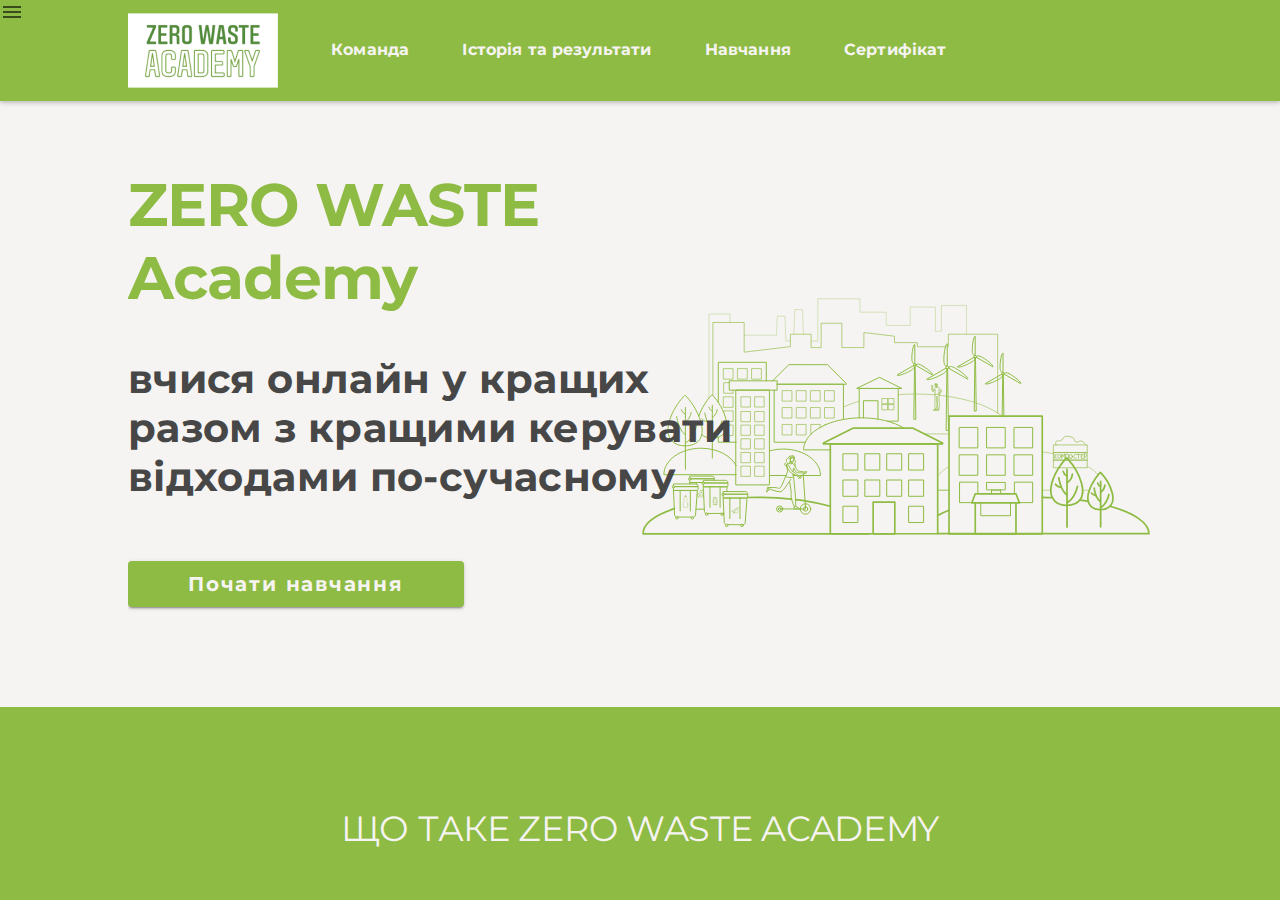
==== index.html @ b951d15d "main page done" ====
<!DOCTYPE html>
<html>

<head>
  <title>Zero Waste Academy</title>
  <meta charset="utf-8">
  <meta name="viewport" content="width=device-width, initial-scale=1">
  <link rel="stylesheet" href="https://fonts.googleapis.com/icon?family=Material+Icons">
  <link rel="stylesheet" href="bundle.css">
  <link rel="icon" type="image/x-icon" href="assets/favicon.ico">
</head>

<body class="mdc-typography media-template">
  <aside class="mdc-drawer zwa-drawer">
    <div class="mdc-drawer__content">
      <nav class="mdc-list">
        <a href="/" class="mdc-list-item mdc-list-item--selected" role="option" aria-selected="true" tabindex="0">
          <span class="mdc-list-item__text">Zero Waste Academy</span>
        </a>
        <hr class="mdc-list-divider">
        <a href="#team.html" class="mdc-list-item" role="option">
          <span class="mdc-list-item__text">Команда</span>
        </a>
        <a href="#history-and-results.html" class="mdc-list-item" role="option">
          <span class="mdc-list-item__text">Історія та результати</span>
        </a>
        <a href="#teaching.html" class="mdc-list-item" role="option">
          <span class="mdc-list-item__text">Навчання</span>
        </a>
        <a href="#certificate.html" class="mdc-list-item" role="option">
          <span class="mdc-list-item__text">Сертифікат</span>
        </a>
      </nav>
    </div>
  </aside>
  <div class="mdc-drawer-scrim"></div>
  <div class="mdc-drawer-app-content">
    <header class="zwa-top-app-bar mdc-top-app-bar mdc-top-app-bar--short mdc-top-app-bar--short-collapsed">
      <section class="mdc-top-app-bar__section mdc-top-app-bar__section--align-start">
        <a class="material-icons mdc-top-app-bar__navigation-icon">menu</a>
      </section>
    </header>
    <header class="mdc-top-app-bar media-top-app-bar header-row">
      <section class="media-menu-section mdc-top-app-bar__section">
        <a href="#" class="material-icons mdc-top-app-bar__navigation-icon">menu</a>
      </section>
      <section class="mdc-top-app-bar__section contained-section header-section">
        <nav class="mdc-list">
          <a class="mdc-list-item logo" role="option" href="./">
            <img src="assets/logo.png" alt="Zero Waste Academy">
          </a>
          <a class="mdc-list-item" role="option" href="#team.html">
            <span class="mdc-list-item__text">Команда</span>
          </a>
          <a class="mdc-list-item" role="option" href="#history-and-results.html">
            <span class="mdc-list-item__text">Історія та результати</span>
          </a>
          <a class="mdc-list-item" role="option" href="#teaching.html">
            <span class="mdc-list-item__text">Навчання</span>
          </a>
          <a class="mdc-list-item" role="option" href="#certificate.html">
            <span class="mdc-list-item__text">Сертифікат</span>
          </a>
        </nav>
      </section>
    </header>

    <div class="mdc-top-app-bar--fixed-adjust">
      <div class="head-content article">
        <h1 class="mdc-typography--headline1">
          ZERO WASTE<br />
          Academy
        </h1>
        <p class="mdc-typography--subtitle1">
          вчися онлайн у кращих<br />
          разом з кращими керувати<br />
          відходами по-сучасному
        </p>
        <a class="mdc-button mdc-button--raised" href="#teaching.html">
          <span class="mdc-button__label">Почати навчання</span>
        </a>
      </div>
    </div>
    <div class="odd">
      <div class="whatis article">
        <h2 class="mdc-typography--headline2">Що таке Zero Waste Academy</h2>
        <p>це унікальний навчально-практичний курс про сучасне керування відходами (ТПВ) відповідно до принципів zero
          waste та циркулярної економіки.
        </p>
      </div>
    </div>
    <div>
      <div class="target article">
        <h2 class="mdc-typography--headline2">Мета проєкту</h2>
        <p>надати достатню кількість знань та навичок для фахівців у сфері відходів, керуючих ОСББ, ОСМ, представників
          ОМС, екологічних ГО, активістів для успішної реалізації сучасних екологічних проєктів, зміни/адаптації
          стратегії, планів дій, розробки нових програм з поводження з ТПВ на місцевому рівні.</p>
      </div>
    </div>
    <div class="odd">
      <div class="tasks article">
        <h2 class="mdc-typography--headline2">Завдання</h2>
        <ol>
          <li>підготувати для українського ринку кваліфікованих та озброєних передовими знаннями фахівців/фахівчинь</li>
          <li>впровадити чи допомогти впровадженню якомога більшої кількості zero waste проєктів та стартапів в Україні
          </li>
          <li>зменшити кількість відходів на полігонах</li>
        </ol>
        <ol start="4">
          <li>надати максимальну кількість фактів та аргументів для того, щоб кожен/на слухач/ка
            переконалася, що
            запобігання появі відходів та ієрархія у сфері відходів є єдино вірними рішеннями у керуванні ТПВ у
            сучасному
            світі</li>
          <li>допомогти громадам України у процесі перетворення на туристичні привабливі та чисті
          </li>
        </ol>
      </div>
    </div>
    <div>
      <div class="benefits article">
        <h2 class="mdc-typography--headline2">Переваги</h2>
        <h3 class="mdc-typography--headline3">Системний підхід</h3>
        <p>формує цілісні знання у сфері поводження з ТПВ відповідно до циркулярної економіки, новий погляд та рішення у
          сфері відходів, а не фрагментарні уявлення, які згодом забудуться</p>
        <h3 class="mdc-typography--headline3">Мультидисциплінарність</h3>
        <p>ми надаємо знання та навички не тільки з керування відходами, а також формуємо у Вас навички самодостатнього
          та
          універсального менеджера/ки: що таке проєктноний менеджмент, вмієте організовувати, оцінвати комунікаційні та
          адвокаційні кампанії, знаєте де та як залучати ресурси у проєкт. Навіть якщо ці завдання у команді виконуєте
          не
          ви, то ви можете оцінити пропозиції ваших партнерів, співробітників та успішно керувати проєктом</p>
        <h3 class="mdc-typography--headline3">Ціннісний підхід до справи</h3>
        <p>наші знання формують послідовників/ць концепції zero waste: ви вірите у те, що робите, як і навіщо
          трансформувати свою реальність - ви переконаєтеся, що zero waste & circular economy "на часі", зрозумієте,
          чому
          важливо говорити про ваші ідеї та навіщо трансформувати свою реальність</p>
        <h3 class="mdc-typography--headline3">Коучингова підтримка</h3>
        <p>знання та вміння раціонально використовувати внутрішні ресурси дозволять працювати над змінотворенням
          ефективніше. Ваші приховані можливості, віру у себе для роботи на рівні громади допоможе розкрити наші коучі,
          які спеціалізуються з теми громадянського суспільства та інновацій</p>
        <a class="link" href="#">Проєкти наших випускників - найкращий доказ переваг навчання</a>
      </div>
    </div>
    <div class="odd">
      <div class="history article">
        <h2 class="mdc-typography--headline2">Історія</h2>
        <p class="resume">За 2020-2021 роки ми провели 3 курси та випустили більше 100 випускників та випускниць</p>
        <label>
          <a class="mdc-button mdc-button--outlined" href="#">
            <span class="mdc-button__label">Читати...</span>
          </a>
          <span>Курс Zero Waste Academy орієнтований на нефахівців/чинь</span>
        </label>
        <label>
          <a class="mdc-button mdc-button--outlined" href="#">
            <span class="mdc-button__label">Читати...</span>
          </a>
          <span>Курс Zero Waste Academy deep level розрахований на фахівців/чинь, представників/ниць ОМС, керуючих ОСББ,
            експертів/ок у сфері поводження з відходами</span>
        </label>
      </div>
    </div>
    <div>
      <div class="themes article">
        <h2 class="mdc-typography--headline2">Тематика курсів</h2>
        <ul>
          <li>
            <h3>Циркулярна<br />економіка</h3>
            <p>Лекцію за цією темою<br />дивись у курсі</p>
            <a class="mdc-button" href="#">
              <span class="mdc-button__label">Подивитися відео</span>
            </a>
          </li>
          <li>
            <h3>Законодавство</h3>
            <p>Лекцію за цією темою<br />дивись у курсі</p>
            <a class="mdc-button" href="#">
              <span class="mdc-button__label">Подивитися відео</span>
            </a>
          </li>
          <li>
            <h3>Технології<br />утилізації</h3>
            <p>Лекцію за цією темою<br />дивись у курсі</p>
            <a class="mdc-button" href="#">
              <span class="mdc-button__label">Подивитися відео</span>
            </a>
          </li>
          <li>
            <h3>Керування<br />біовідходами</h3>
            <p>Лекцію за цією темою<br />дивись у курсі</p>
            <a class="mdc-button" href="#">
              <span class="mdc-button__label">Подивитися відео</span>
            </a>
          </li>
          <li>
            <h3>Zero Waste City<br />та сертифікація</h3>
            <p>Лекцію за цією темою<br />дивись у курсі</p>
            <a class="mdc-button" href="#">
              <span class="mdc-button__label">Подивитися відео</span>
            </a>
          </li>
          <li>
            <h3>Адвокаційна<br />та комунікаційна<br />стратегія</h3>
            <p>Лекцію за цією темою<br />дивись у курсі</p>
            <a class="mdc-button" href="#">
              <span class="mdc-button__label">Подивитися відео</span>
            </a>
          </li>
          <li>
            <h3>Проєктний<br />менеджмент</h3>
            <p>Лекцію за цією темою<br />дивись у курсі</p>
            <a class="mdc-button" href="#">
              <span class="mdc-button__label">Подивитися відео</span>
            </a>
          </li>
          <li>
            <h3>Кейси</h3>
            <p>Лекцію за цією темою<br />дивись у курсі</p>
            <a class="mdc-button" href="#">
              <span class="mdc-button__label">Подивитися відео</span>
            </a>
          </li>
        </ul>
      </div>
    </div>
    <div class="odd">
      <div class="checks article">
        <h2 class="mdc-typography--headline2">Перевір свої знання у сфері Zero waste</h2>
        <a class="mdc-button mdc-button--outlined" href="#">
          <span class="mdc-button__label">Пройти тест</span>
        </a>
      </div>
    </div>
    <div>
      <div class="join article">
        <h2 class="mdc-typography--headline2">приєднатися до Zero waste academy</h2>
        <a class="mdc-button mdc-button--raised" href="#">
          <span class="mdc-button__label">Зареєструватися на курс</span>
        </a>
      </div>
    </div>
    <footer class="odd">
      <!--
        TODO: generate html from parts
      https://medium.com/hackernoon/using-html-components-with-webpack-f383797a5ca
      https://stackoverflow.com/questions/61377908/how-to-generate-html-template-for-static-page-from-header-footer-and-css-js-inj
    -->
      <div class="footer">
        <ul>
          <li>
            <h4 class="mdc-typography--headline4">Навігація</h4>
          </li>
          <li>
            <a class="" href="#team.html">
              <span class="">Команда</span>
            </a>
          </li>
          <li>
            <a class="" href="#history-and-results.html">
              <span class="">Історія та результати</span>
            </a>
          </li>
          <li>
            <a class="" href="#teaching.html">
              <span class="">Навчання</span>
            </a>
          </li>
          <li>
            <a class="" href="#certificate.html">
              <span class="">Сертифікат</span>
            </a>
          </li>
        </ul>
        <ul>
          <li>
            <h4 class="mdc-typography--headline4">Курси</h4>
          </li>
          <li>
            <a class="" href="#">
              <span class="">Базовий курс</span>
            </a>
          </li>
          <li>
            <a class="" href="#">
              <span class="">Поглиблений курс</span>
            </a>
          </li>
          <li>
            <a class="" href="#">
              <span class="">Взаємодія з ментором</span>
            </a>
          </li>
          <li>
            <a class="mdc-typography--headline4" href="#">
              <span class="">Отримати сертифікат</span>
            </a>
          </li>
        </ul>
        <ul>
          <li>
            <h4 class="mdc-typography--headline4">Контакти:</h4>
          </li>
          <li>
            <a class="" href="#">
              <span class="">Пошта</span>
            </a>
          </li>
          <li>
            <a class="imglink" href="https://www.facebook.com/kharkivzerowaste">
              <img src="assets/facebook.svg" alt="facebook">
            </a>
            <a class="imglink" href="https://www.instagram.com/kharkiv_zero_waste/">
              <img src="assets/instagram.svg" alt="instagram">
            </a>
            <a class="imglink" href="#">
              <img src="assets/youtube.svg" alt="youtube">
            </a>
          </li>
        </ul>
      </div>
    </footer>

  </div>

  <script src="bundle.js" async></script>
</body>

</html>
---- bundle.css ----
@import url(https://fonts.googleapis.com/css2?family=Manrope:wght@400;700);@import url(https://fonts.googleapis.com/css2?family=Montserrat:wght@400;700);@import url(https://fonts.googleapis.com/css?family=Manrope|Montserrat);/* Build a Material Theme with Material Lessons */
/* Color Activity */
body {
  background-color: #F6F4F2;
  font-size: 20px;
  color: #474747; }

/*  Typography Activity */
/* Shape Activity */
.mdc-button {
  font-family: Manrope;
  -moz-osx-font-smoothing: grayscale;
  -webkit-font-smoothing: antialiased;
  font-size: 0.875rem;
  line-height: 2.25rem;
  font-weight: 500;
  letter-spacing: 0.08929em;
  text-decoration: none;
  text-transform: uppercase;
  padding: 0 8px 0 8px;
  display: inline-flex;
  position: relative;
  align-items: center;
  justify-content: center;
  box-sizing: border-box;
  min-width: 64px;
  height: 36px;
  border: none;
  outline: none;
  /* @alternate */
  line-height: inherit;
  user-select: none;
  -webkit-appearance: none;
  overflow: hidden;
  vertical-align: middle;
  border-radius: 4px; }
  .mdc-button::-moz-focus-inner {
    padding: 0;
    border: 0; }
  .mdc-button:active {
    outline: none; }
  .mdc-button:hover {
    cursor: pointer; }
  .mdc-button:disabled {
    background-color: transparent;
    color: rgba(0, 0, 0, 0.37);
    cursor: default;
    pointer-events: none; }
  .mdc-button.mdc-button--dense {
    border-radius: 4px; }
  .mdc-button:not(:disabled) {
    background-color: transparent; }
  .mdc-button .mdc-button__icon {
    /* @noflip */
    margin-left: 0;
    /* @noflip */
    margin-right: 8px;
    display: inline-block;
    width: 18px;
    height: 18px;
    font-size: 18px;
    vertical-align: top; }
    [dir="rtl"] .mdc-button .mdc-button__icon, .mdc-button .mdc-button__icon[dir="rtl"] {
      /* @noflip */
      margin-left: 8px;
      /* @noflip */
      margin-right: 0; }
  .mdc-button:not(:disabled) {
    color: #8EBB43;
    /* @alternate */
    color: var(--mdc-theme-primary, #8EBB43); }

.mdc-button__label + .mdc-button__icon {
  /* @noflip */
  margin-left: 8px;
  /* @noflip */
  margin-right: 0; }
  [dir="rtl"] .mdc-button__label + .mdc-button__icon, .mdc-button__label + .mdc-button__icon[dir="rtl"] {
    /* @noflip */
    margin-left: 0;
    /* @noflip */
    margin-right: 8px; }

svg.mdc-button__icon {
  fill: currentColor; }

.mdc-button--raised .mdc-button__icon,
.mdc-button--unelevated .mdc-button__icon,
.mdc-button--outlined .mdc-button__icon {
  /* @noflip */
  margin-left: -4px;
  /* @noflip */
  margin-right: 8px; }
  [dir="rtl"] .mdc-button--raised .mdc-button__icon, .mdc-button--raised .mdc-button__icon[dir="rtl"], [dir="rtl"]
  .mdc-button--unelevated .mdc-button__icon,
  .mdc-button--unelevated .mdc-button__icon[dir="rtl"], [dir="rtl"]
  .mdc-button--outlined .mdc-button__icon,
  .mdc-button--outlined .mdc-button__icon[dir="rtl"] {
    /* @noflip */
    margin-left: 8px;
    /* @noflip */
    margin-right: -4px; }

.mdc-button--raised .mdc-button__label + .mdc-button__icon,
.mdc-button--unelevated .mdc-button__label + .mdc-button__icon,
.mdc-button--outlined .mdc-button__label + .mdc-button__icon {
  /* @noflip */
  margin-left: 8px;
  /* @noflip */
  margin-right: -4px; }
  [dir="rtl"] .mdc-button--raised .mdc-button__label + .mdc-button__icon, .mdc-button--raised .mdc-button__label + .mdc-button__icon[dir="rtl"], [dir="rtl"]
  .mdc-button--unelevated .mdc-button__label + .mdc-button__icon,
  .mdc-button--unelevated .mdc-button__label + .mdc-button__icon[dir="rtl"], [dir="rtl"]
  .mdc-button--outlined .mdc-button__label + .mdc-button__icon,
  .mdc-button--outlined .mdc-button__label + .mdc-button__icon[dir="rtl"] {
    /* @noflip */
    margin-left: -4px;
    /* @noflip */
    margin-right: 8px; }

.mdc-button--raised,
.mdc-button--unelevated {
  padding: 0 16px 0 16px; }
  .mdc-button--raised:disabled,
  .mdc-button--unelevated:disabled {
    background-color: rgba(0, 0, 0, 0.12);
    color: rgba(0, 0, 0, 0.37); }
  .mdc-button--raised:not(:disabled),
  .mdc-button--unelevated:not(:disabled) {
    background-color: #8EBB43; }
    @supports not (-ms-ime-align: auto) {
      .mdc-button--raised:not(:disabled),
      .mdc-button--unelevated:not(:disabled) {
        /* @alternate */
        background-color: var(--mdc-theme-primary, #8EBB43); } }
  .mdc-button--raised:not(:disabled),
  .mdc-button--unelevated:not(:disabled) {
    color: #F6F4F2;
    /* @alternate */
    color: var(--mdc-theme-on-primary, #F6F4F2); }

.mdc-button--raised {
  box-shadow: 0px 3px 1px -2px rgba(0, 0, 0, 0.2), 0px 2px 2px 0px rgba(0, 0, 0, 0.14), 0px 1px 5px 0px rgba(0, 0, 0, 0.12);
  transition: box-shadow 280ms cubic-bezier(0.4, 0, 0.2, 1); }
  .mdc-button--raised:hover, .mdc-button--raised:focus {
    box-shadow: 0px 2px 4px -1px rgba(0, 0, 0, 0.2), 0px 4px 5px 0px rgba(0, 0, 0, 0.14), 0px 1px 10px 0px rgba(0, 0, 0, 0.12); }
  .mdc-button--raised:active {
    box-shadow: 0px 5px 5px -3px rgba(0, 0, 0, 0.2), 0px 8px 10px 1px rgba(0, 0, 0, 0.14), 0px 3px 14px 2px rgba(0, 0, 0, 0.12); }
  .mdc-button--raised:disabled {
    box-shadow: 0px 0px 0px 0px rgba(0, 0, 0, 0.2), 0px 0px 0px 0px rgba(0, 0, 0, 0.14), 0px 0px 0px 0px rgba(0, 0, 0, 0.12); }

.mdc-button--outlined {
  border-style: solid;
  padding: 0 15px 0 15px;
  border-width: 1px; }
  .mdc-button--outlined:disabled {
    border-color: rgba(0, 0, 0, 0.37); }
  .mdc-button--outlined:not(:disabled) {
    border-color: #8EBB43;
    /* @alternate */
    border-color: var(--mdc-theme-primary, #8EBB43); }

.mdc-button--dense {
  height: 32px;
  font-size: .8125rem; }

@keyframes mdc-ripple-fg-radius-in {
  from {
    animation-timing-function: cubic-bezier(0.4, 0, 0.2, 1);
    transform: translate(var(--mdc-ripple-fg-translate-start, 0)) scale(1); }
  to {
    transform: translate(var(--mdc-ripple-fg-translate-end, 0)) scale(var(--mdc-ripple-fg-scale, 1)); } }

@keyframes mdc-ripple-fg-opacity-in {
  from {
    animation-timing-function: linear;
    opacity: 0; }
  to {
    opacity: var(--mdc-ripple-fg-opacity, 0); } }

@keyframes mdc-ripple-fg-opacity-out {
  from {
    animation-timing-function: linear;
    opacity: var(--mdc-ripple-fg-opacity, 0); }
  to {
    opacity: 0; } }

.mdc-ripple-surface--test-edge-var-bug {
  --mdc-ripple-surface-test-edge-var: 1px solid #000;
  visibility: hidden; }
  .mdc-ripple-surface--test-edge-var-bug::before {
    border: var(--mdc-ripple-surface-test-edge-var); }

.mdc-button {
  --mdc-ripple-fg-size: 0;
  --mdc-ripple-left: 0;
  --mdc-ripple-top: 0;
  --mdc-ripple-fg-scale: 1;
  --mdc-ripple-fg-translate-end: 0;
  --mdc-ripple-fg-translate-start: 0;
  -webkit-tap-highlight-color: rgba(0, 0, 0, 0); }
  .mdc-button::before, .mdc-button::after {
    position: absolute;
    border-radius: 50%;
    opacity: 0;
    pointer-events: none;
    content: ""; }
  .mdc-button::before {
    transition: opacity 15ms linear, background-color 15ms linear;
    z-index: 1; }
  .mdc-button.mdc-ripple-upgraded::before {
    transform: scale(var(--mdc-ripple-fg-scale, 1)); }
  .mdc-button.mdc-ripple-upgraded::after {
    top: 0;
    /* @noflip */
    left: 0;
    transform: scale(0);
    transform-origin: center center; }
  .mdc-button.mdc-ripple-upgraded--unbounded::after {
    top: var(--mdc-ripple-top, 0);
    /* @noflip */
    left: var(--mdc-ripple-left, 0); }
  .mdc-button.mdc-ripple-upgraded--foreground-activation::after {
    animation: mdc-ripple-fg-radius-in 225ms forwards, mdc-ripple-fg-opacity-in 75ms forwards; }
  .mdc-button.mdc-ripple-upgraded--foreground-deactivation::after {
    animation: mdc-ripple-fg-opacity-out 150ms;
    transform: translate(var(--mdc-ripple-fg-translate-end, 0)) scale(var(--mdc-ripple-fg-scale, 1)); }
  .mdc-button::before, .mdc-button::after {
    top: calc(50% - 100%);
    /* @noflip */
    left: calc(50% - 100%);
    width: 200%;
    height: 200%; }
  .mdc-button.mdc-ripple-upgraded::after {
    width: var(--mdc-ripple-fg-size, 100%);
    height: var(--mdc-ripple-fg-size, 100%); }
  .mdc-button::before, .mdc-button::after {
    background-color: #8EBB43; }
    @supports not (-ms-ime-align: auto) {
      .mdc-button::before, .mdc-button::after {
        /* @alternate */
        background-color: var(--mdc-theme-primary, #8EBB43); } }
  .mdc-button:hover::before {
    opacity: 0.08; }
  .mdc-button:not(.mdc-ripple-upgraded):focus::before, .mdc-button.mdc-ripple-upgraded--background-focused::before {
    transition-duration: 75ms;
    opacity: 0.24; }
  .mdc-button:not(.mdc-ripple-upgraded)::after {
    transition: opacity 150ms linear; }
  .mdc-button:not(.mdc-ripple-upgraded):active::after {
    transition-duration: 75ms;
    opacity: 0.24; }
  .mdc-button.mdc-ripple-upgraded {
    --mdc-ripple-fg-opacity: 0.24; }

.mdc-button--raised::before, .mdc-button--raised::after,
.mdc-button--unelevated::before,
.mdc-button--unelevated::after {
  background-color: #F6F4F2; }
  @supports not (-ms-ime-align: auto) {
    .mdc-button--raised::before, .mdc-button--raised::after,
    .mdc-button--unelevated::before,
    .mdc-button--unelevated::after {
      /* @alternate */
      background-color: var(--mdc-theme-on-primary, #F6F4F2); } }

.mdc-button--raised:hover::before,
.mdc-button--unelevated:hover::before {
  opacity: 0.08; }

.mdc-button--raised:not(.mdc-ripple-upgraded):focus::before, .mdc-button--raised.mdc-ripple-upgraded--background-focused::before,
.mdc-button--unelevated:not(.mdc-ripple-upgraded):focus::before,
.mdc-button--unelevated.mdc-ripple-upgraded--background-focused::before {
  transition-duration: 75ms;
  opacity: 0.24; }

.mdc-button--raised:not(.mdc-ripple-upgraded)::after,
.mdc-button--unelevated:not(.mdc-ripple-upgraded)::after {
  transition: opacity 150ms linear; }

.mdc-button--raised:not(.mdc-ripple-upgraded):active::after,
.mdc-button--unelevated:not(.mdc-ripple-upgraded):active::after {
  transition-duration: 75ms;
  opacity: 0.24; }

.mdc-button--raised.mdc-ripple-upgraded,
.mdc-button--unelevated.mdc-ripple-upgraded {
  --mdc-ripple-fg-opacity: 0.24; }

.mdc-card {
  border-radius: 4px;
  background-color: #F6F4F2;
  /* @alternate */
  background-color: var(--mdc-theme-surface, #F6F4F2);
  box-shadow: 0px 2px 1px -1px rgba(0, 0, 0, 0.2), 0px 1px 1px 0px rgba(0, 0, 0, 0.14), 0px 1px 3px 0px rgba(0, 0, 0, 0.12);
  display: flex;
  flex-direction: column;
  box-sizing: border-box; }

.mdc-card--outlined {
  box-shadow: 0px 0px 0px 0px rgba(0, 0, 0, 0.2), 0px 0px 0px 0px rgba(0, 0, 0, 0.14), 0px 0px 0px 0px rgba(0, 0, 0, 0.12);
  border-width: 1px;
  border-style: solid;
  border-color: #d8d7d5; }

.mdc-card__media {
  position: relative;
  box-sizing: border-box;
  background-repeat: no-repeat;
  background-position: center;
  background-size: cover; }
  .mdc-card__media::before {
    display: block;
    content: ""; }

.mdc-card__media:first-child {
  border-top-left-radius: inherit;
  border-top-right-radius: inherit; }

.mdc-card__media:last-child {
  border-bottom-left-radius: inherit;
  border-bottom-right-radius: inherit; }

.mdc-card__media--square::before {
  margin-top: 100%; }

.mdc-card__media--16-9::before {
  margin-top: 56.25%; }

.mdc-card__media-content {
  position: absolute;
  top: 0;
  right: 0;
  bottom: 0;
  left: 0;
  box-sizing: border-box; }

.mdc-card__primary-action {
  display: flex;
  flex-direction: column;
  box-sizing: border-box;
  position: relative;
  outline: none;
  color: inherit;
  text-decoration: none;
  cursor: pointer;
  overflow: hidden; }

.mdc-card__primary-action:first-child {
  border-top-left-radius: inherit;
  border-top-right-radius: inherit; }

.mdc-card__primary-action:last-child {
  border-bottom-left-radius: inherit;
  border-bottom-right-radius: inherit; }

.mdc-card__actions {
  display: flex;
  flex-direction: row;
  align-items: center;
  box-sizing: border-box;
  min-height: 52px;
  padding: 8px; }

.mdc-card__actions--full-bleed {
  padding: 0; }

.mdc-card__action-buttons,
.mdc-card__action-icons {
  display: flex;
  flex-direction: row;
  align-items: center;
  box-sizing: border-box; }

.mdc-card__action-icons {
  color: rgba(0, 0, 0, 0.6);
  flex-grow: 1;
  justify-content: flex-end; }

.mdc-card__action-buttons + .mdc-card__action-icons {
  /* @noflip */
  margin-left: 16px;
  /* @noflip */
  margin-right: 0; }
  [dir="rtl"] .mdc-card__action-buttons + .mdc-card__action-icons, .mdc-card__action-buttons + .mdc-card__action-icons[dir="rtl"] {
    /* @noflip */
    margin-left: 0;
    /* @noflip */
    margin-right: 16px; }

.mdc-card__action {
  display: inline-flex;
  flex-direction: row;
  align-items: center;
  box-sizing: border-box;
  justify-content: center;
  cursor: pointer;
  user-select: none; }
  .mdc-card__action:focus {
    outline: none; }

.mdc-card__action--button {
  /* @noflip */
  margin-left: 0;
  /* @noflip */
  margin-right: 8px;
  padding: 0 8px; }
  [dir="rtl"] .mdc-card__action--button, .mdc-card__action--button[dir="rtl"] {
    /* @noflip */
    margin-left: 8px;
    /* @noflip */
    margin-right: 0; }
  .mdc-card__action--button:last-child {
    /* @noflip */
    margin-left: 0;
    /* @noflip */
    margin-right: 0; }
    [dir="rtl"] .mdc-card__action--button:last-child, .mdc-card__action--button:last-child[dir="rtl"] {
      /* @noflip */
      margin-left: 0;
      /* @noflip */
      margin-right: 0; }

.mdc-card__actions--full-bleed .mdc-card__action--button {
  justify-content: space-between;
  width: 100%;
  height: auto;
  max-height: none;
  margin: 0;
  padding: 8px 16px;
  /* @noflip */
  text-align: left; }
  [dir="rtl"] .mdc-card__actions--full-bleed .mdc-card__action--button, .mdc-card__actions--full-bleed .mdc-card__action--button[dir="rtl"] {
    /* @noflip */
    text-align: right; }

.mdc-card__action--icon {
  margin: -6px 0;
  padding: 12px; }

.mdc-card__action--icon:not(:disabled) {
  color: rgba(0, 0, 0, 0.6); }

.mdc-card__primary-action {
  --mdc-ripple-fg-size: 0;
  --mdc-ripple-left: 0;
  --mdc-ripple-top: 0;
  --mdc-ripple-fg-scale: 1;
  --mdc-ripple-fg-translate-end: 0;
  --mdc-ripple-fg-translate-start: 0;
  -webkit-tap-highlight-color: rgba(0, 0, 0, 0); }
  .mdc-card__primary-action::before, .mdc-card__primary-action::after {
    position: absolute;
    border-radius: 50%;
    opacity: 0;
    pointer-events: none;
    content: ""; }
  .mdc-card__primary-action::before {
    transition: opacity 15ms linear, background-color 15ms linear;
    z-index: 1; }
  .mdc-card__primary-action.mdc-ripple-upgraded::before {
    transform: scale(var(--mdc-ripple-fg-scale, 1)); }
  .mdc-card__primary-action.mdc-ripple-upgraded::after {
    top: 0;
    /* @noflip */
    left: 0;
    transform: scale(0);
    transform-origin: center center; }
  .mdc-card__primary-action.mdc-ripple-upgraded--unbounded::after {
    top: var(--mdc-ripple-top, 0);
    /* @noflip */
    left: var(--mdc-ripple-left, 0); }
  .mdc-card__primary-action.mdc-ripple-upgraded--foreground-activation::after {
    animation: mdc-ripple-fg-radius-in 225ms forwards, mdc-ripple-fg-opacity-in 75ms forwards; }
  .mdc-card__primary-action.mdc-ripple-upgraded--foreground-deactivation::after {
    animation: mdc-ripple-fg-opacity-out 150ms;
    transform: translate(var(--mdc-ripple-fg-translate-end, 0)) scale(var(--mdc-ripple-fg-scale, 1)); }
  .mdc-card__primary-action::before, .mdc-card__primary-action::after {
    top: calc(50% - 100%);
    /* @noflip */
    left: calc(50% - 100%);
    width: 200%;
    height: 200%; }
  .mdc-card__primary-action.mdc-ripple-upgraded::after {
    width: var(--mdc-ripple-fg-size, 100%);
    height: var(--mdc-ripple-fg-size, 100%); }
  .mdc-card__primary-action::before, .mdc-card__primary-action::after {
    background-color: #000; }
  .mdc-card__primary-action:hover::before {
    opacity: 0.04; }
  .mdc-card__primary-action:not(.mdc-ripple-upgraded):focus::before, .mdc-card__primary-action.mdc-ripple-upgraded--background-focused::before {
    transition-duration: 75ms;
    opacity: 0.12; }
  .mdc-card__primary-action:not(.mdc-ripple-upgraded)::after {
    transition: opacity 150ms linear; }
  .mdc-card__primary-action:not(.mdc-ripple-upgraded):active::after {
    transition-duration: 75ms;
    opacity: 0.12; }
  .mdc-card__primary-action.mdc-ripple-upgraded {
    --mdc-ripple-fg-opacity: 0.12; }

.mdc-chip__icon--leading {
  color: rgba(0, 0, 0, 0.54); }

.mdc-chip__icon--trailing {
  color: rgba(0, 0, 0, 0.54); }
  .mdc-chip__icon--trailing:hover {
    color: rgba(0, 0, 0, 0.62); }
  .mdc-chip__icon--trailing:focus {
    color: rgba(0, 0, 0, 0.87); }

.mdc-chip__icon.mdc-chip__icon--leading:not(.mdc-chip__icon--leading-hidden) {
  width: 20px;
  height: 20px;
  font-size: 20px; }

.mdc-chip__icon.mdc-chip__icon--trailing {
  width: 18px;
  height: 18px;
  font-size: 18px; }

.mdc-chip__icon--trailing {
  margin-right: -4px;
  margin-left: 4px; }

.mdc-chip {
  border-radius: 16px;
  background-color: #d8d7d5;
  color: rgba(0, 0, 0, 0.87);
  font-family: Manrope;
  -moz-osx-font-smoothing: grayscale;
  -webkit-font-smoothing: antialiased;
  font-size: 0.875rem;
  line-height: 1.25rem;
  font-weight: 400;
  letter-spacing: 0.01786em;
  text-decoration: inherit;
  text-transform: inherit;
  height: 32px;
  display: inline-flex;
  position: relative;
  align-items: center;
  box-sizing: border-box;
  padding: 0 12px;
  border-width: 0;
  outline: none;
  cursor: pointer;
  -webkit-appearance: none;
  overflow: hidden; }
  .mdc-chip:hover {
    color: rgba(0, 0, 0, 0.87); }
  .mdc-chip.mdc-chip--selected .mdc-chip__checkmark,
  .mdc-chip .mdc-chip__icon--leading:not(.mdc-chip__icon--leading-hidden) {
    /* @noflip */
    margin-left: -4px;
    /* @noflip */
    margin-right: 4px; }
    [dir="rtl"] .mdc-chip.mdc-chip--selected .mdc-chip__checkmark, .mdc-chip.mdc-chip--selected .mdc-chip__checkmark[dir="rtl"], [dir="rtl"]
    .mdc-chip .mdc-chip__icon--leading:not(.mdc-chip__icon--leading-hidden),
    .mdc-chip .mdc-chip__icon--leading:not(.mdc-chip__icon--leading-hidden)[dir="rtl"] {
      /* @noflip */
      margin-left: 4px;
      /* @noflip */
      margin-right: -4px; }
  .mdc-chip::-moz-focus-inner {
    padding: 0;
    border: 0; }
  .mdc-chip:hover {
    color: #000;
    /* @alternate */
    color: var(--mdc-theme-on-surface, #000); }

.mdc-chip--exit {
  transition: opacity 75ms cubic-bezier(0.4, 0, 0.2, 1), width 150ms cubic-bezier(0, 0, 0.2, 1), padding 100ms linear, margin 100ms linear;
  opacity: 0; }

.mdc-chip__text {
  white-space: nowrap; }

.mdc-chip__icon {
  border-radius: 50%;
  outline: none;
  vertical-align: middle; }

.mdc-chip__checkmark {
  height: 20px; }

.mdc-chip__checkmark-path {
  transition: stroke-dashoffset 150ms 50ms cubic-bezier(0.4, 0, 0.6, 1);
  stroke-width: 2px;
  stroke-dashoffset: 29.78334;
  stroke-dasharray: 29.78334; }

.mdc-chip--selected .mdc-chip__checkmark-path {
  stroke-dashoffset: 0; }

.mdc-chip-set--choice .mdc-chip.mdc-chip--selected {
  color: #8EBB43;
  /* @alternate */
  color: var(--mdc-theme-primary, #8EBB43); }
  .mdc-chip-set--choice .mdc-chip.mdc-chip--selected .mdc-chip__icon--leading {
    color: rgba(142, 187, 67, 0.54); }
  .mdc-chip-set--choice .mdc-chip.mdc-chip--selected:hover {
    color: #8EBB43;
    /* @alternate */
    color: var(--mdc-theme-primary, #8EBB43); }

.mdc-chip-set--choice .mdc-chip .mdc-chip__checkmark-path {
  stroke: #8EBB43;
  /* @alternate */
  stroke: var(--mdc-theme-primary, #8EBB43); }

.mdc-chip-set--choice .mdc-chip--selected {
  background-color: #F6F4F2;
  /* @alternate */
  background-color: var(--mdc-theme-surface, #F6F4F2); }

.mdc-chip__checkmark-svg {
  width: 0;
  height: 20px;
  transition: width 150ms cubic-bezier(0.4, 0, 0.2, 1); }

.mdc-chip--selected .mdc-chip__checkmark-svg {
  width: 20px; }

.mdc-chip-set--filter .mdc-chip__icon--leading {
  transition: opacity 75ms linear;
  transition-delay: -50ms;
  opacity: 1; }
  .mdc-chip-set--filter .mdc-chip__icon--leading + .mdc-chip__checkmark {
    transition: opacity 75ms linear;
    transition-delay: 80ms;
    opacity: 0; }
    .mdc-chip-set--filter .mdc-chip__icon--leading + .mdc-chip__checkmark .mdc-chip__checkmark-svg {
      transition: width 0ms; }

.mdc-chip-set--filter .mdc-chip--selected .mdc-chip__icon--leading {
  opacity: 0; }
  .mdc-chip-set--filter .mdc-chip--selected .mdc-chip__icon--leading + .mdc-chip__checkmark {
    width: 0;
    opacity: 1; }

.mdc-chip-set--filter .mdc-chip__icon--leading-hidden.mdc-chip__icon--leading {
  width: 0;
  opacity: 0; }
  .mdc-chip-set--filter .mdc-chip__icon--leading-hidden.mdc-chip__icon--leading + .mdc-chip__checkmark {
    width: 20px; }

.mdc-chip {
  --mdc-ripple-fg-size: 0;
  --mdc-ripple-left: 0;
  --mdc-ripple-top: 0;
  --mdc-ripple-fg-scale: 1;
  --mdc-ripple-fg-translate-end: 0;
  --mdc-ripple-fg-translate-start: 0;
  -webkit-tap-highlight-color: rgba(0, 0, 0, 0); }
  .mdc-chip::before, .mdc-chip::after {
    position: absolute;
    border-radius: 50%;
    opacity: 0;
    pointer-events: none;
    content: ""; }
  .mdc-chip::before {
    transition: opacity 15ms linear, background-color 15ms linear;
    z-index: 1; }
  .mdc-chip.mdc-ripple-upgraded::before {
    transform: scale(var(--mdc-ripple-fg-scale, 1)); }
  .mdc-chip.mdc-ripple-upgraded::after {
    top: 0;
    /* @noflip */
    left: 0;
    transform: scale(0);
    transform-origin: center center; }
  .mdc-chip.mdc-ripple-upgraded--unbounded::after {
    top: var(--mdc-ripple-top, 0);
    /* @noflip */
    left: var(--mdc-ripple-left, 0); }
  .mdc-chip.mdc-ripple-upgraded--foreground-activation::after {
    animation: mdc-ripple-fg-radius-in 225ms forwards, mdc-ripple-fg-opacity-in 75ms forwards; }
  .mdc-chip.mdc-ripple-upgraded--foreground-deactivation::after {
    animation: mdc-ripple-fg-opacity-out 150ms;
    transform: translate(var(--mdc-ripple-fg-translate-end, 0)) scale(var(--mdc-ripple-fg-scale, 1)); }
  .mdc-chip::before, .mdc-chip::after {
    top: calc(50% - 100%);
    /* @noflip */
    left: calc(50% - 100%);
    width: 200%;
    height: 200%; }
  .mdc-chip.mdc-ripple-upgraded::after {
    width: var(--mdc-ripple-fg-size, 100%);
    height: var(--mdc-ripple-fg-size, 100%); }
  .mdc-chip::before, .mdc-chip::after {
    background-color: rgba(0, 0, 0, 0.87); }
  .mdc-chip:hover::before {
    opacity: 0.04; }
  .mdc-chip:not(.mdc-ripple-upgraded):focus::before, .mdc-chip.mdc-ripple-upgraded--background-focused::before {
    transition-duration: 75ms;
    opacity: 0.12; }
  .mdc-chip:not(.mdc-ripple-upgraded)::after {
    transition: opacity 150ms linear; }
  .mdc-chip:not(.mdc-ripple-upgraded):active::after {
    transition-duration: 75ms;
    opacity: 0.12; }
  .mdc-chip.mdc-ripple-upgraded {
    --mdc-ripple-fg-opacity: 0.12; }

.mdc-chip-set--choice .mdc-chip.mdc-chip--selected::before {
  opacity: 0.16; }

.mdc-chip-set--choice .mdc-chip.mdc-chip--selected::before, .mdc-chip-set--choice .mdc-chip.mdc-chip--selected::after {
  background-color: #8EBB43; }
  @supports not (-ms-ime-align: auto) {
    .mdc-chip-set--choice .mdc-chip.mdc-chip--selected::before, .mdc-chip-set--choice .mdc-chip.mdc-chip--selected::after {
      /* @alternate */
      background-color: var(--mdc-theme-primary, #8EBB43); } }

.mdc-chip-set--choice .mdc-chip.mdc-chip--selected:hover::before {
  opacity: 0.24; }

.mdc-chip-set--choice .mdc-chip.mdc-chip--selected:not(.mdc-ripple-upgraded):focus::before, .mdc-chip-set--choice .mdc-chip.mdc-chip--selected.mdc-ripple-upgraded--background-focused::before {
  transition-duration: 75ms;
  opacity: 0.4; }

.mdc-chip-set--choice .mdc-chip.mdc-chip--selected:not(.mdc-ripple-upgraded)::after {
  transition: opacity 150ms linear; }

.mdc-chip-set--choice .mdc-chip.mdc-chip--selected:not(.mdc-ripple-upgraded):active::after {
  transition-duration: 75ms;
  opacity: 0.4; }

.mdc-chip-set--choice .mdc-chip.mdc-chip--selected.mdc-ripple-upgraded {
  --mdc-ripple-fg-opacity: 0.4; }

@keyframes mdc-chip-entry {
  from {
    transform: scale(0.8);
    opacity: .4; }
  to {
    transform: scale(1);
    opacity: 1; } }

.mdc-chip-set {
  padding: 4px;
  display: flex;
  flex-wrap: wrap;
  box-sizing: border-box; }
  .mdc-chip-set .mdc-chip {
    margin: 4px; }

.mdc-chip-set--input .mdc-chip {
  animation: mdc-chip-entry 100ms cubic-bezier(0, 0, 0.2, 1); }

.mdc-drawer {
  border-color: rgba(0, 0, 0, 0.12);
  background-color: #F6F4F2;
  /* @noflip */
  border-radius: 0 0px 0px 0;
  z-index: 6;
  width: 256px;
  display: flex;
  flex-direction: column;
  flex-shrink: 0;
  box-sizing: border-box;
  height: 100%;
  /* @noflip */
  border-right-width: 1px;
  /* @noflip */
  border-right-style: solid;
  overflow: hidden;
  transition-property: transform;
  transition-timing-function: cubic-bezier(0.4, 0, 0.2, 1); }
  .mdc-drawer .mdc-drawer__title {
    color: rgba(0, 0, 0, 0.87); }
  .mdc-drawer .mdc-list-group__subheader {
    color: rgba(0, 0, 0, 0.6); }
  .mdc-drawer .mdc-drawer__subtitle {
    color: rgba(0, 0, 0, 0.6); }
  .mdc-drawer .mdc-list-item__graphic {
    color: rgba(0, 0, 0, 0.6); }
  .mdc-drawer .mdc-list-item {
    color: rgba(0, 0, 0, 0.87); }
  .mdc-drawer .mdc-list-item--activated .mdc-list-item__graphic {
    color: #8ebb43; }
  .mdc-drawer .mdc-list-item--activated {
    color: rgba(142, 187, 67, 0.87); }
  [dir="rtl"] .mdc-drawer, .mdc-drawer[dir="rtl"] {
    /* @noflip */
    border-radius: 0px 0 0 0px; }
  .mdc-drawer .mdc-list-item {
    border-radius: 4px; }
  .mdc-drawer.mdc-drawer--open:not(.mdc-drawer--closing) + .mdc-drawer-app-content {
    /* @noflip */
    margin-left: 256px;
    /* @noflip */
    margin-right: 0; }
    [dir="rtl"] .mdc-drawer.mdc-drawer--open:not(.mdc-drawer--closing) + .mdc-drawer-app-content, .mdc-drawer.mdc-drawer--open:not(.mdc-drawer--closing) + .mdc-drawer-app-content[dir="rtl"] {
      /* @noflip */
      margin-left: 0;
      /* @noflip */
      margin-right: 256px; }
  [dir="rtl"] .mdc-drawer, .mdc-drawer[dir="rtl"] {
    /* @noflip */
    border-right-width: 0;
    /* @noflip */
    border-left-width: 1px;
    /* @noflip */
    border-right-style: none;
    /* @noflip */
    border-left-style: solid; }
  .mdc-drawer .mdc-list-item {
    font-family: Manrope;
    -moz-osx-font-smoothing: grayscale;
    -webkit-font-smoothing: antialiased;
    font-size: 0.875rem;
    line-height: 1.375rem;
    font-weight: 500;
    letter-spacing: 0.00714em;
    text-decoration: inherit;
    text-transform: inherit;
    height: calc(48px - 2 * 4px);
    margin: 8px 8px;
    padding: 0 8px; }
  .mdc-drawer .mdc-list-item:nth-child(1) {
    margin-top: 2px; }
  .mdc-drawer .mdc-list-item:nth-last-child(1) {
    margin-bottom: 0; }
  .mdc-drawer .mdc-list-group__subheader {
    font-family: Manrope;
    -moz-osx-font-smoothing: grayscale;
    -webkit-font-smoothing: antialiased;
    font-size: 0.875rem;
    line-height: 1.25rem;
    font-weight: 400;
    letter-spacing: 0.01786em;
    text-decoration: inherit;
    text-transform: inherit;
    display: block;
    margin-top: 0;
    /* @alternate */
    line-height: normal;
    margin: 0;
    padding: 0 16px; }
    .mdc-drawer .mdc-list-group__subheader::before {
      display: inline-block;
      width: 0;
      height: 24px;
      content: "";
      vertical-align: 0; }
  .mdc-drawer .mdc-list-divider {
    margin: 3px 0 4px 0; }
  .mdc-drawer .mdc-list-item__text,
  .mdc-drawer .mdc-list-item__graphic {
    pointer-events: none; }

.mdc-drawer--animate {
  transform: translateX(-100%); }
  [dir="rtl"] .mdc-drawer--animate, .mdc-drawer--animate[dir="rtl"] {
    transform: translateX(100%); }

.mdc-drawer--opening {
  transform: translateX(0);
  transition-duration: 250ms; }
  [dir="rtl"] .mdc-drawer--opening, .mdc-drawer--opening[dir="rtl"] {
    transform: translateX(0); }

.mdc-drawer--closing {
  transform: translateX(-100%);
  transition-duration: 200ms; }
  [dir="rtl"] .mdc-drawer--closing, .mdc-drawer--closing[dir="rtl"] {
    transform: translateX(100%); }

.mdc-drawer__header {
  flex-shrink: 0;
  box-sizing: border-box;
  min-height: 64px;
  padding: 0 16px 4px; }

.mdc-drawer__title {
  font-family: Manrope;
  -moz-osx-font-smoothing: grayscale;
  -webkit-font-smoothing: antialiased;
  font-size: 1.25rem;
  line-height: 2rem;
  font-weight: 500;
  letter-spacing: 0.0125em;
  text-decoration: inherit;
  text-transform: inherit;
  display: block;
  margin-top: 0;
  /* @alternate */
  line-height: normal;
  margin-bottom: -20px; }
  .mdc-drawer__title::before {
    display: inline-block;
    width: 0;
    height: 36px;
    content: "";
    vertical-align: 0; }
  .mdc-drawer__title::after {
    display: inline-block;
    width: 0;
    height: 20px;
    content: "";
    vertical-align: -20px; }

.mdc-drawer__subtitle {
  font-family: Manrope;
  -moz-osx-font-smoothing: grayscale;
  -webkit-font-smoothing: antialiased;
  font-size: 0.875rem;
  line-height: 1.25rem;
  font-weight: 400;
  letter-spacing: 0.01786em;
  text-decoration: inherit;
  text-transform: inherit;
  display: block;
  margin-top: 0;
  /* @alternate */
  line-height: normal;
  margin-bottom: 0; }
  .mdc-drawer__subtitle::before {
    display: inline-block;
    width: 0;
    height: 20px;
    content: "";
    vertical-align: 0; }

.mdc-drawer__content {
  height: 100%;
  overflow-y: auto;
  -webkit-overflow-scrolling: touch; }

.mdc-drawer--dismissible {
  /* @noflip */
  left: 0;
  /* @noflip */
  right: initial;
  display: none;
  position: absolute; }
  [dir="rtl"] .mdc-drawer--dismissible, .mdc-drawer--dismissible[dir="rtl"] {
    /* @noflip */
    left: initial;
    /* @noflip */
    right: 0; }
  .mdc-drawer--dismissible.mdc-drawer--open {
    display: flex; }

.mdc-drawer-app-content {
  /* @noflip */
  margin-left: 0;
  /* @noflip */
  margin-right: 0;
  position: relative; }
  [dir="rtl"] .mdc-drawer-app-content, .mdc-drawer-app-content[dir="rtl"] {
    /* @noflip */
    margin-left: 0;
    /* @noflip */
    margin-right: 0; }

.mdc-drawer--modal {
  box-shadow: 0px 8px 10px -5px rgba(0, 0, 0, 0.2), 0px 16px 24px 2px rgba(0, 0, 0, 0.14), 0px 6px 30px 5px rgba(0, 0, 0, 0.12);
  /* @noflip */
  left: 0;
  /* @noflip */
  right: initial;
  display: none;
  position: fixed; }
  .mdc-drawer--modal + .mdc-drawer-scrim {
    background-color: rgba(0, 0, 0, 0.32); }
  [dir="rtl"] .mdc-drawer--modal, .mdc-drawer--modal[dir="rtl"] {
    /* @noflip */
    left: initial;
    /* @noflip */
    right: 0; }
  .mdc-drawer--modal.mdc-drawer--open {
    display: flex; }

.mdc-drawer-scrim {
  display: none;
  position: fixed;
  top: 0;
  left: 0;
  width: 100%;
  height: 100%;
  z-index: 5;
  transition-property: opacity;
  transition-timing-function: cubic-bezier(0.4, 0, 0.2, 1); }
  .mdc-drawer--open + .mdc-drawer-scrim {
    display: block; }
  .mdc-drawer--animate + .mdc-drawer-scrim {
    opacity: 0; }
  .mdc-drawer--opening + .mdc-drawer-scrim {
    transition-duration: 250ms;
    opacity: 1; }
  .mdc-drawer--closing + .mdc-drawer-scrim {
    transition-duration: 200ms;
    opacity: 0; }

.mdc-list {
  font-family: Montserrat;
  -moz-osx-font-smoothing: grayscale;
  -webkit-font-smoothing: antialiased;
  font-size: 40px;
  line-height: 49px;
  font-weight: 700;
  letter-spacing: 0.00937em;
  text-decoration: inherit;
  text-transform: inherit;
  /* @alternate */
  line-height: 1.5rem;
  margin: 0;
  padding: 8px 0;
  list-style-type: none;
  color: rgba(0, 0, 0, 0.87);
  /* @alternate */
  color: var(--mdc-theme-text-primary-on-background, rgba(0, 0, 0, 0.87)); }
  .mdc-list:focus {
    outline: none; }

.mdc-list-item__secondary-text {
  color: rgba(0, 0, 0, 0.54);
  /* @alternate */
  color: var(--mdc-theme-text-secondary-on-background, rgba(0, 0, 0, 0.54)); }

.mdc-list-item__graphic {
  background-color: transparent; }

.mdc-list-item__graphic {
  color: rgba(0, 0, 0, 0.38);
  /* @alternate */
  color: var(--mdc-theme-text-icon-on-background, rgba(0, 0, 0, 0.38)); }

.mdc-list-item__meta {
  color: rgba(0, 0, 0, 0.38);
  /* @alternate */
  color: var(--mdc-theme-text-hint-on-background, rgba(0, 0, 0, 0.38)); }

.mdc-list-group__subheader {
  color: rgba(0, 0, 0, 0.87);
  /* @alternate */
  color: var(--mdc-theme-text-primary-on-background, rgba(0, 0, 0, 0.87)); }

.mdc-list--dense {
  padding-top: 4px;
  padding-bottom: 4px;
  font-size: .812rem; }

.mdc-list-item {
  display: flex;
  position: relative;
  align-items: center;
  justify-content: flex-start;
  height: 48px;
  padding: 0 16px;
  overflow: hidden; }
  .mdc-list-item:focus {
    outline: none; }

.mdc-list-item--selected,
.mdc-list-item--activated {
  color: #8EBB43;
  /* @alternate */
  color: var(--mdc-theme-primary, #8EBB43); }
  .mdc-list-item--selected .mdc-list-item__graphic,
  .mdc-list-item--activated .mdc-list-item__graphic {
    color: #8EBB43;
    /* @alternate */
    color: var(--mdc-theme-primary, #8EBB43); }

.mdc-list-item--disabled {
  color: rgba(0, 0, 0, 0.38);
  /* @alternate */
  color: var(--mdc-theme-text-disabled-on-background, rgba(0, 0, 0, 0.38)); }

.mdc-list-item__graphic {
  /* @noflip */
  margin-left: 0;
  /* @noflip */
  margin-right: 32px;
  width: 24px;
  height: 24px;
  flex-shrink: 0;
  align-items: center;
  justify-content: center;
  fill: currentColor; }
  .mdc-list-item[dir="rtl"] .mdc-list-item__graphic,
  [dir="rtl"] .mdc-list-item .mdc-list-item__graphic {
    /* @noflip */
    margin-left: 32px;
    /* @noflip */
    margin-right: 0; }

.mdc-list .mdc-list-item__graphic {
  display: inline-flex; }

.mdc-list-item__meta {
  /* @noflip */
  margin-left: auto;
  /* @noflip */
  margin-right: 0; }
  .mdc-list-item__meta:not(.material-icons) {
    font-family: Manrope;
    -moz-osx-font-smoothing: grayscale;
    -webkit-font-smoothing: antialiased;
    font-size: 0.75rem;
    line-height: 1.25rem;
    font-weight: 400;
    letter-spacing: 0.03333em;
    text-decoration: inherit;
    text-transform: inherit; }
  .mdc-list-item[dir="rtl"] .mdc-list-item__meta,
  [dir="rtl"] .mdc-list-item .mdc-list-item__meta {
    /* @noflip */
    margin-left: 0;
    /* @noflip */
    margin-right: auto; }

.mdc-list-item__text {
  text-overflow: ellipsis;
  white-space: nowrap;
  overflow: hidden; }

.mdc-list-item__text[for] {
  pointer-events: none; }

.mdc-list-item__primary-text {
  text-overflow: ellipsis;
  white-space: nowrap;
  overflow: hidden;
  display: block;
  margin-top: 0;
  /* @alternate */
  line-height: normal;
  margin-bottom: -20px;
  display: block; }
  .mdc-list-item__primary-text::before {
    display: inline-block;
    width: 0;
    height: 32px;
    content: "";
    vertical-align: 0; }
  .mdc-list-item__primary-text::after {
    display: inline-block;
    width: 0;
    height: 20px;
    content: "";
    vertical-align: -20px; }
  .mdc-list--dense .mdc-list-item__primary-text {
    display: block;
    margin-top: 0;
    /* @alternate */
    line-height: normal;
    margin-bottom: -20px; }
    .mdc-list--dense .mdc-list-item__primary-text::before {
      display: inline-block;
      width: 0;
      height: 24px;
      content: "";
      vertical-align: 0; }
    .mdc-list--dense .mdc-list-item__primary-text::after {
      display: inline-block;
      width: 0;
      height: 20px;
      content: "";
      vertical-align: -20px; }

.mdc-list-item__secondary-text {
  font-family: Manrope;
  -moz-osx-font-smoothing: grayscale;
  -webkit-font-smoothing: antialiased;
  font-size: 0.875rem;
  line-height: 1.25rem;
  font-weight: 400;
  letter-spacing: 0.01786em;
  text-decoration: inherit;
  text-transform: inherit;
  text-overflow: ellipsis;
  white-space: nowrap;
  overflow: hidden;
  display: block;
  margin-top: 0;
  /* @alternate */
  line-height: normal;
  display: block; }
  .mdc-list-item__secondary-text::before {
    display: inline-block;
    width: 0;
    height: 20px;
    content: "";
    vertical-align: 0; }
  .mdc-list--dense .mdc-list-item__secondary-text {
    display: block;
    margin-top: 0;
    /* @alternate */
    line-height: normal;
    font-size: inherit; }
    .mdc-list--dense .mdc-list-item__secondary-text::before {
      display: inline-block;
      width: 0;
      height: 20px;
      content: "";
      vertical-align: 0; }

.mdc-list--dense .mdc-list-item {
  height: 40px; }

.mdc-list--dense .mdc-list-item__graphic {
  /* @noflip */
  margin-left: 0;
  /* @noflip */
  margin-right: 36px;
  width: 20px;
  height: 20px; }
  .mdc-list-item[dir="rtl"] .mdc-list--dense .mdc-list-item__graphic,
  [dir="rtl"] .mdc-list-item .mdc-list--dense .mdc-list-item__graphic {
    /* @noflip */
    margin-left: 36px;
    /* @noflip */
    margin-right: 0; }

.mdc-list--avatar-list .mdc-list-item {
  height: 56px; }

.mdc-list--avatar-list .mdc-list-item__graphic {
  /* @noflip */
  margin-left: 0;
  /* @noflip */
  margin-right: 16px;
  width: 40px;
  height: 40px;
  border-radius: 50%; }
  .mdc-list-item[dir="rtl"] .mdc-list--avatar-list .mdc-list-item__graphic,
  [dir="rtl"] .mdc-list-item .mdc-list--avatar-list .mdc-list-item__graphic {
    /* @noflip */
    margin-left: 16px;
    /* @noflip */
    margin-right: 0; }

.mdc-list--two-line .mdc-list-item__text {
  align-self: flex-start; }

.mdc-list--two-line .mdc-list-item {
  height: 72px; }

.mdc-list--two-line.mdc-list--dense .mdc-list-item,
.mdc-list--avatar-list.mdc-list--dense .mdc-list-item {
  height: 60px; }

.mdc-list--avatar-list.mdc-list--dense .mdc-list-item__graphic {
  /* @noflip */
  margin-left: 0;
  /* @noflip */
  margin-right: 20px;
  width: 36px;
  height: 36px; }
  .mdc-list-item[dir="rtl"] .mdc-list--avatar-list.mdc-list--dense .mdc-list-item__graphic,
  [dir="rtl"] .mdc-list-item .mdc-list--avatar-list.mdc-list--dense .mdc-list-item__graphic {
    /* @noflip */
    margin-left: 20px;
    /* @noflip */
    margin-right: 0; }

:not(.mdc-list--non-interactive) > :not(.mdc-list-item--disabled).mdc-list-item {
  cursor: pointer; }

a.mdc-list-item {
  color: inherit;
  text-decoration: none; }

.mdc-list-divider {
  height: 0;
  margin: 0;
  border: none;
  border-bottom-width: 1px;
  border-bottom-style: solid; }

.mdc-list-divider {
  border-bottom-color: rgba(0, 0, 0, 0.12); }

.mdc-list-divider--padded {
  margin: 0 16px; }

.mdc-list-divider--inset {
  /* @noflip */
  margin-left: 72px;
  /* @noflip */
  margin-right: 0;
  width: calc(100% - 72px); }
  .mdc-list-group[dir="rtl"] .mdc-list-divider--inset,
  [dir="rtl"] .mdc-list-group .mdc-list-divider--inset {
    /* @noflip */
    margin-left: 0;
    /* @noflip */
    margin-right: 72px; }

.mdc-list-divider--inset.mdc-list-divider--padded {
  width: calc(100% - 72px - 16px); }

.mdc-list-group .mdc-list {
  padding: 0; }

.mdc-list-group__subheader {
  font-family: Montserrat;
  -moz-osx-font-smoothing: grayscale;
  -webkit-font-smoothing: antialiased;
  font-size: 40px;
  line-height: 49px;
  font-weight: 700;
  letter-spacing: 0.00937em;
  text-decoration: inherit;
  text-transform: inherit;
  margin: 0.75rem 16px; }

:not(.mdc-list--non-interactive) > :not(.mdc-list-item--disabled).mdc-list-item {
  --mdc-ripple-fg-size: 0;
  --mdc-ripple-left: 0;
  --mdc-ripple-top: 0;
  --mdc-ripple-fg-scale: 1;
  --mdc-ripple-fg-translate-end: 0;
  --mdc-ripple-fg-translate-start: 0;
  -webkit-tap-highlight-color: rgba(0, 0, 0, 0); }
  :not(.mdc-list--non-interactive) > :not(.mdc-list-item--disabled).mdc-list-item::before, :not(.mdc-list--non-interactive) > :not(.mdc-list-item--disabled).mdc-list-item::after {
    position: absolute;
    border-radius: 50%;
    opacity: 0;
    pointer-events: none;
    content: ""; }
  :not(.mdc-list--non-interactive) > :not(.mdc-list-item--disabled).mdc-list-item::before {
    transition: opacity 15ms linear, background-color 15ms linear;
    z-index: 1; }
  :not(.mdc-list--non-interactive) > :not(.mdc-list-item--disabled).mdc-list-item.mdc-ripple-upgraded::before {
    transform: scale(var(--mdc-ripple-fg-scale, 1)); }
  :not(.mdc-list--non-interactive) > :not(.mdc-list-item--disabled).mdc-list-item.mdc-ripple-upgraded::after {
    top: 0;
    /* @noflip */
    left: 0;
    transform: scale(0);
    transform-origin: center center; }
  :not(.mdc-list--non-interactive) > :not(.mdc-list-item--disabled).mdc-list-item.mdc-ripple-upgraded--unbounded::after {
    top: var(--mdc-ripple-top, 0);
    /* @noflip */
    left: var(--mdc-ripple-left, 0); }
  :not(.mdc-list--non-interactive) > :not(.mdc-list-item--disabled).mdc-list-item.mdc-ripple-upgraded--foreground-activation::after {
    animation: mdc-ripple-fg-radius-in 225ms forwards, mdc-ripple-fg-opacity-in 75ms forwards; }
  :not(.mdc-list--non-interactive) > :not(.mdc-list-item--disabled).mdc-list-item.mdc-ripple-upgraded--foreground-deactivation::after {
    animation: mdc-ripple-fg-opacity-out 150ms;
    transform: translate(var(--mdc-ripple-fg-translate-end, 0)) scale(var(--mdc-ripple-fg-scale, 1)); }
  :not(.mdc-list--non-interactive) > :not(.mdc-list-item--disabled).mdc-list-item::before, :not(.mdc-list--non-interactive) > :not(.mdc-list-item--disabled).mdc-list-item::after {
    top: calc(50% - 100%);
    /* @noflip */
    left: calc(50% - 100%);
    width: 200%;
    height: 200%; }
  :not(.mdc-list--non-interactive) > :not(.mdc-list-item--disabled).mdc-list-item.mdc-ripple-upgraded::after {
    width: var(--mdc-ripple-fg-size, 100%);
    height: var(--mdc-ripple-fg-size, 100%); }
  :not(.mdc-list--non-interactive) > :not(.mdc-list-item--disabled).mdc-list-item::before, :not(.mdc-list--non-interactive) > :not(.mdc-list-item--disabled).mdc-list-item::after {
    background-color: #000; }
  :not(.mdc-list--non-interactive) > :not(.mdc-list-item--disabled).mdc-list-item:hover::before {
    opacity: 0.04; }
  :not(.mdc-list--non-interactive) > :not(.mdc-list-item--disabled).mdc-list-item:not(.mdc-ripple-upgraded):focus::before, :not(.mdc-list--non-interactive) > :not(.mdc-list-item--disabled).mdc-list-item.mdc-ripple-upgraded--background-focused::before {
    transition-duration: 75ms;
    opacity: 0.12; }
  :not(.mdc-list--non-interactive) > :not(.mdc-list-item--disabled).mdc-list-item:not(.mdc-ripple-upgraded)::after {
    transition: opacity 150ms linear; }
  :not(.mdc-list--non-interactive) > :not(.mdc-list-item--disabled).mdc-list-item:not(.mdc-ripple-upgraded):active::after {
    transition-duration: 75ms;
    opacity: 0.12; }
  :not(.mdc-list--non-interactive) > :not(.mdc-list-item--disabled).mdc-list-item.mdc-ripple-upgraded {
    --mdc-ripple-fg-opacity: 0.12; }
  :not(.mdc-list--non-interactive) > :not(.mdc-list-item--disabled).mdc-list-item--activated::before {
    opacity: 0.24; }
  :not(.mdc-list--non-interactive) > :not(.mdc-list-item--disabled).mdc-list-item--activated::before, :not(.mdc-list--non-interactive) > :not(.mdc-list-item--disabled).mdc-list-item--activated::after {
    background-color: #8EBB43; }
    @supports not (-ms-ime-align: auto) {
      :not(.mdc-list--non-interactive) > :not(.mdc-list-item--disabled).mdc-list-item--activated::before, :not(.mdc-list--non-interactive) > :not(.mdc-list-item--disabled).mdc-list-item--activated::after {
        /* @alternate */
        background-color: var(--mdc-theme-primary, #8EBB43); } }
  :not(.mdc-list--non-interactive) > :not(.mdc-list-item--disabled).mdc-list-item--activated:hover::before {
    opacity: 0.32; }
  :not(.mdc-list--non-interactive) > :not(.mdc-list-item--disabled).mdc-list-item--activated:not(.mdc-ripple-upgraded):focus::before, :not(.mdc-list--non-interactive) > :not(.mdc-list-item--disabled).mdc-list-item--activated.mdc-ripple-upgraded--background-focused::before {
    transition-duration: 75ms;
    opacity: 0.48; }
  :not(.mdc-list--non-interactive) > :not(.mdc-list-item--disabled).mdc-list-item--activated:not(.mdc-ripple-upgraded)::after {
    transition: opacity 150ms linear; }
  :not(.mdc-list--non-interactive) > :not(.mdc-list-item--disabled).mdc-list-item--activated:not(.mdc-ripple-upgraded):active::after {
    transition-duration: 75ms;
    opacity: 0.48; }
  :not(.mdc-list--non-interactive) > :not(.mdc-list-item--disabled).mdc-list-item--activated.mdc-ripple-upgraded {
    --mdc-ripple-fg-opacity: 0.48; }
  :not(.mdc-list--non-interactive) > :not(.mdc-list-item--disabled).mdc-list-item--selected::before {
    opacity: 0.16; }
  :not(.mdc-list--non-interactive) > :not(.mdc-list-item--disabled).mdc-list-item--selected::before, :not(.mdc-list--non-interactive) > :not(.mdc-list-item--disabled).mdc-list-item--selected::after {
    background-color: #8EBB43; }
    @supports not (-ms-ime-align: auto) {
      :not(.mdc-list--non-interactive) > :not(.mdc-list-item--disabled).mdc-list-item--selected::before, :not(.mdc-list--non-interactive) > :not(.mdc-list-item--disabled).mdc-list-item--selected::after {
        /* @alternate */
        background-color: var(--mdc-theme-primary, #8EBB43); } }
  :not(.mdc-list--non-interactive) > :not(.mdc-list-item--disabled).mdc-list-item--selected:hover::before {
    opacity: 0.24; }
  :not(.mdc-list--non-interactive) > :not(.mdc-list-item--disabled).mdc-list-item--selected:not(.mdc-ripple-upgraded):focus::before, :not(.mdc-list--non-interactive) > :not(.mdc-list-item--disabled).mdc-list-item--selected.mdc-ripple-upgraded--background-focused::before {
    transition-duration: 75ms;
    opacity: 0.4; }
  :not(.mdc-list--non-interactive) > :not(.mdc-list-item--disabled).mdc-list-item--selected:not(.mdc-ripple-upgraded)::after {
    transition: opacity 150ms linear; }
  :not(.mdc-list--non-interactive) > :not(.mdc-list-item--disabled).mdc-list-item--selected:not(.mdc-ripple-upgraded):active::after {
    transition-duration: 75ms;
    opacity: 0.4; }
  :not(.mdc-list--non-interactive) > :not(.mdc-list-item--disabled).mdc-list-item--selected.mdc-ripple-upgraded {
    --mdc-ripple-fg-opacity: 0.4; }

:not(.mdc-list--non-interactive) > .mdc-list-item--disabled {
  --mdc-ripple-fg-size: 0;
  --mdc-ripple-left: 0;
  --mdc-ripple-top: 0;
  --mdc-ripple-fg-scale: 1;
  --mdc-ripple-fg-translate-end: 0;
  --mdc-ripple-fg-translate-start: 0;
  -webkit-tap-highlight-color: rgba(0, 0, 0, 0); }
  :not(.mdc-list--non-interactive) > .mdc-list-item--disabled::before, :not(.mdc-list--non-interactive) > .mdc-list-item--disabled::after {
    position: absolute;
    border-radius: 50%;
    opacity: 0;
    pointer-events: none;
    content: ""; }
  :not(.mdc-list--non-interactive) > .mdc-list-item--disabled::before {
    transition: opacity 15ms linear, background-color 15ms linear;
    z-index: 1; }
  :not(.mdc-list--non-interactive) > .mdc-list-item--disabled.mdc-ripple-upgraded::before {
    transform: scale(var(--mdc-ripple-fg-scale, 1)); }
  :not(.mdc-list--non-interactive) > .mdc-list-item--disabled.mdc-ripple-upgraded::after {
    top: 0;
    /* @noflip */
    left: 0;
    transform: scale(0);
    transform-origin: center center; }
  :not(.mdc-list--non-interactive) > .mdc-list-item--disabled.mdc-ripple-upgraded--unbounded::after {
    top: var(--mdc-ripple-top, 0);
    /* @noflip */
    left: var(--mdc-ripple-left, 0); }
  :not(.mdc-list--non-interactive) > .mdc-list-item--disabled.mdc-ripple-upgraded--foreground-activation::after {
    animation: mdc-ripple-fg-radius-in 225ms forwards, mdc-ripple-fg-opacity-in 75ms forwards; }
  :not(.mdc-list--non-interactive) > .mdc-list-item--disabled.mdc-ripple-upgraded--foreground-deactivation::after {
    animation: mdc-ripple-fg-opacity-out 150ms;
    transform: translate(var(--mdc-ripple-fg-translate-end, 0)) scale(var(--mdc-ripple-fg-scale, 1)); }
  :not(.mdc-list--non-interactive) > .mdc-list-item--disabled::before, :not(.mdc-list--non-interactive) > .mdc-list-item--disabled::after {
    top: calc(50% - 100%);
    /* @noflip */
    left: calc(50% - 100%);
    width: 200%;
    height: 200%; }
  :not(.mdc-list--non-interactive) > .mdc-list-item--disabled.mdc-ripple-upgraded::after {
    width: var(--mdc-ripple-fg-size, 100%);
    height: var(--mdc-ripple-fg-size, 100%); }
  :not(.mdc-list--non-interactive) > .mdc-list-item--disabled::before, :not(.mdc-list--non-interactive) > .mdc-list-item--disabled::after {
    background-color: #000; }
  :not(.mdc-list--non-interactive) > .mdc-list-item--disabled:not(.mdc-ripple-upgraded):focus::before, :not(.mdc-list--non-interactive) > .mdc-list-item--disabled.mdc-ripple-upgraded--background-focused::before {
    transition-duration: 75ms;
    opacity: 0.24; }

.mdc-top-app-bar {
  background-color: #8EBB43;
  /* @alternate */
  background-color: var(--mdc-theme-primary, #8EBB43);
  color: rgba(0, 0, 0, 0.87);
  display: flex;
  position: fixed;
  flex-direction: column;
  justify-content: space-between;
  box-sizing: border-box;
  width: 100%;
  z-index: 4; }
  .mdc-top-app-bar .mdc-top-app-bar__action-item,
  .mdc-top-app-bar .mdc-top-app-bar__navigation-icon {
    color: #F6F4F2;
    /* @alternate */
    color: var(--mdc-theme-on-primary, #F6F4F2); }
    .mdc-top-app-bar .mdc-top-app-bar__action-item::before, .mdc-top-app-bar .mdc-top-app-bar__action-item::after,
    .mdc-top-app-bar .mdc-top-app-bar__navigation-icon::before,
    .mdc-top-app-bar .mdc-top-app-bar__navigation-icon::after {
      background-color: #F6F4F2; }
      @supports not (-ms-ime-align: auto) {
        .mdc-top-app-bar .mdc-top-app-bar__action-item::before, .mdc-top-app-bar .mdc-top-app-bar__action-item::after,
        .mdc-top-app-bar .mdc-top-app-bar__navigation-icon::before,
        .mdc-top-app-bar .mdc-top-app-bar__navigation-icon::after {
          /* @alternate */
          background-color: var(--mdc-theme-on-primary, #F6F4F2); } }
    .mdc-top-app-bar .mdc-top-app-bar__action-item:hover::before,
    .mdc-top-app-bar .mdc-top-app-bar__navigation-icon:hover::before {
      opacity: 0.08; }
    .mdc-top-app-bar .mdc-top-app-bar__action-item:not(.mdc-ripple-upgraded):focus::before, .mdc-top-app-bar .mdc-top-app-bar__action-item.mdc-ripple-upgraded--background-focused::before,
    .mdc-top-app-bar .mdc-top-app-bar__navigation-icon:not(.mdc-ripple-upgraded):focus::before,
    .mdc-top-app-bar .mdc-top-app-bar__navigation-icon.mdc-ripple-upgraded--background-focused::before {
      transition-duration: 75ms;
      opacity: 0.24; }
    .mdc-top-app-bar .mdc-top-app-bar__action-item:not(.mdc-ripple-upgraded)::after,
    .mdc-top-app-bar .mdc-top-app-bar__navigation-icon:not(.mdc-ripple-upgraded)::after {
      transition: opacity 150ms linear; }
    .mdc-top-app-bar .mdc-top-app-bar__action-item:not(.mdc-ripple-upgraded):active::after,
    .mdc-top-app-bar .mdc-top-app-bar__navigation-icon:not(.mdc-ripple-upgraded):active::after {
      transition-duration: 75ms;
      opacity: 0.24; }
    .mdc-top-app-bar .mdc-top-app-bar__action-item.mdc-ripple-upgraded,
    .mdc-top-app-bar .mdc-top-app-bar__navigation-icon.mdc-ripple-upgraded {
      --mdc-ripple-fg-opacity: 0.24; }
  .mdc-top-app-bar__row {
    display: flex;
    position: relative;
    box-sizing: border-box;
    width: 100%;
    height: 64px; }
  .mdc-top-app-bar__section {
    display: inline-flex;
    flex: 1 1 auto;
    align-items: center;
    min-width: 0;
    padding: 8px 12px;
    z-index: 1; }
    .mdc-top-app-bar__section--align-start {
      justify-content: flex-start;
      order: -1; }
    .mdc-top-app-bar__section--align-end {
      justify-content: flex-end;
      order: 1; }
  .mdc-top-app-bar__title {
    font-family: Manrope;
    -moz-osx-font-smoothing: grayscale;
    -webkit-font-smoothing: antialiased;
    font-size: 1.25rem;
    line-height: 2rem;
    font-weight: 500;
    letter-spacing: 0.0125em;
    text-decoration: inherit;
    text-transform: inherit;
    /* @noflip */
    padding-left: 20px;
    /* @noflip */
    padding-right: 0;
    text-overflow: ellipsis;
    white-space: nowrap;
    overflow: hidden;
    z-index: 1; }
    [dir="rtl"] .mdc-top-app-bar__title, .mdc-top-app-bar__title[dir="rtl"] {
      /* @noflip */
      padding-left: 0;
      /* @noflip */
      padding-right: 20px; }

.mdc-top-app-bar--short-collapsed {
  /* @noflip */
  border-radius: 0 0 24px 0; }
  [dir="rtl"] .mdc-top-app-bar--short-collapsed, .mdc-top-app-bar--short-collapsed[dir="rtl"] {
    /* @noflip */
    border-radius: 0 0 0 24px; }

.mdc-top-app-bar--short {
  top: 0;
  /* @noflip */
  right: auto;
  /* @noflip */
  left: 0;
  width: 100%;
  transition: width 250ms cubic-bezier(0.4, 0, 0.2, 1); }
  [dir="rtl"] .mdc-top-app-bar--short, .mdc-top-app-bar--short[dir="rtl"] {
    /* @noflip */
    right: 0;
    /* @noflip */
    left: auto; }
  .mdc-top-app-bar--short .mdc-top-app-bar__row {
    height: 56px; }
  .mdc-top-app-bar--short .mdc-top-app-bar__section {
    padding: 4px; }
  .mdc-top-app-bar--short .mdc-top-app-bar__title {
    transition: opacity 200ms cubic-bezier(0.4, 0, 0.2, 1);
    opacity: 1; }

.mdc-top-app-bar--short-collapsed {
  box-shadow: 0px 2px 4px -1px rgba(0, 0, 0, 0.2), 0px 4px 5px 0px rgba(0, 0, 0, 0.14), 0px 1px 10px 0px rgba(0, 0, 0, 0.12);
  width: 56px;
  transition: width 300ms cubic-bezier(0.4, 0, 0.2, 1); }
  .mdc-top-app-bar--short-collapsed .mdc-top-app-bar__title {
    display: none; }
  .mdc-top-app-bar--short-collapsed .mdc-top-app-bar__action-item {
    transition: padding 150ms cubic-bezier(0.4, 0, 0.2, 1); }

.mdc-top-app-bar--short-collapsed.mdc-top-app-bar--short-has-action-item {
  width: 112px; }
  .mdc-top-app-bar--short-collapsed.mdc-top-app-bar--short-has-action-item .mdc-top-app-bar__section--align-end {
    /* @noflip */
    padding-left: 0;
    /* @noflip */
    padding-right: 12px; }
    [dir="rtl"] .mdc-top-app-bar--short-collapsed.mdc-top-app-bar--short-has-action-item .mdc-top-app-bar__section--align-end, .mdc-top-app-bar--short-collapsed.mdc-top-app-bar--short-has-action-item .mdc-top-app-bar__section--align-end[dir="rtl"] {
      /* @noflip */
      padding-left: 12px;
      /* @noflip */
      padding-right: 0; }

.mdc-top-app-bar--dense .mdc-top-app-bar__row {
  height: 48px; }

.mdc-top-app-bar--dense .mdc-top-app-bar__section {
  padding: 0 4px; }

.mdc-top-app-bar--dense .mdc-top-app-bar__title {
  /* @noflip */
  padding-left: 12px;
  /* @noflip */
  padding-right: 0; }
  [dir="rtl"] .mdc-top-app-bar--dense .mdc-top-app-bar__title, .mdc-top-app-bar--dense .mdc-top-app-bar__title[dir="rtl"] {
    /* @noflip */
    padding-left: 0;
    /* @noflip */
    padding-right: 12px; }

.mdc-top-app-bar--prominent .mdc-top-app-bar__row {
  height: 128px; }

.mdc-top-app-bar--prominent .mdc-top-app-bar__title {
  align-self: flex-end;
  padding-bottom: 2px; }

.mdc-top-app-bar--prominent .mdc-top-app-bar__action-item,
.mdc-top-app-bar--prominent .mdc-top-app-bar__navigation-icon {
  align-self: flex-start; }

.mdc-top-app-bar--fixed {
  transition: box-shadow 200ms linear; }

.mdc-top-app-bar--fixed-scrolled {
  box-shadow: 0px 2px 4px -1px rgba(0, 0, 0, 0.2), 0px 4px 5px 0px rgba(0, 0, 0, 0.14), 0px 1px 10px 0px rgba(0, 0, 0, 0.12);
  transition: box-shadow 200ms linear; }

.mdc-top-app-bar--dense.mdc-top-app-bar--prominent .mdc-top-app-bar__row {
  height: 96px; }

.mdc-top-app-bar--dense.mdc-top-app-bar--prominent .mdc-top-app-bar__section {
  padding: 0 12px; }

.mdc-top-app-bar--dense.mdc-top-app-bar--prominent .mdc-top-app-bar__title {
  /* @noflip */
  padding-left: 20px;
  /* @noflip */
  padding-right: 0;
  padding-bottom: 9px; }
  [dir="rtl"] .mdc-top-app-bar--dense.mdc-top-app-bar--prominent .mdc-top-app-bar__title, .mdc-top-app-bar--dense.mdc-top-app-bar--prominent .mdc-top-app-bar__title[dir="rtl"] {
    /* @noflip */
    padding-left: 0;
    /* @noflip */
    padding-right: 20px; }

.mdc-top-app-bar--fixed-adjust {
  padding-top: 64px; }

.mdc-top-app-bar--dense-fixed-adjust {
  padding-top: 48px; }

.mdc-top-app-bar--short-fixed-adjust {
  padding-top: 56px; }

.mdc-top-app-bar--prominent-fixed-adjust {
  padding-top: 128px; }

.mdc-top-app-bar--dense-prominent-fixed-adjust {
  padding-top: 96px; }

@media (max-width: 599px) {
  .mdc-top-app-bar__row {
    height: 56px; }
  .mdc-top-app-bar__section {
    padding: 4px; }
  .mdc-top-app-bar--short {
    transition: width 200ms cubic-bezier(0.4, 0, 0.2, 1); }
  .mdc-top-app-bar--short-collapsed {
    transition: width 250ms cubic-bezier(0.4, 0, 0.2, 1); }
    .mdc-top-app-bar--short-collapsed .mdc-top-app-bar__section--align-end {
      /* @noflip */
      padding-left: 0;
      /* @noflip */
      padding-right: 12px; }
      [dir="rtl"] .mdc-top-app-bar--short-collapsed .mdc-top-app-bar__section--align-end, .mdc-top-app-bar--short-collapsed .mdc-top-app-bar__section--align-end[dir="rtl"] {
        /* @noflip */
        padding-left: 12px;
        /* @noflip */
        padding-right: 0; }
  .mdc-top-app-bar--prominent .mdc-top-app-bar__title {
    padding-bottom: 6px; }
  .mdc-top-app-bar--fixed-adjust {
    padding-top: 56px; } }

.mdc-typography {
  font-family: Manrope;
  -moz-osx-font-smoothing: grayscale;
  -webkit-font-smoothing: antialiased; }

.mdc-typography--headline1 {
  font-family: Montserrat;
  -moz-osx-font-smoothing: grayscale;
  -webkit-font-smoothing: antialiased;
  font-size: 60px;
  line-height: 73px;
  font-weight: 700;
  letter-spacing: -0.01562em;
  text-decoration: inherit;
  text-transform: inherit;
  color: #8EBB43; }

.mdc-typography--headline2 {
  font-family: Montserrat;
  -moz-osx-font-smoothing: grayscale;
  -webkit-font-smoothing: antialiased;
  font-size: 35px;
  line-height: 43px;
  font-weight: 400;
  letter-spacing: -0.00833em;
  text-decoration: inherit;
  text-transform: uppercase;
  text-align: center;
  padding: 100px 0 50px;
  margin: 0; }

.mdc-typography--headline3 {
  font-family: Manrope;
  -moz-osx-font-smoothing: grayscale;
  -webkit-font-smoothing: antialiased;
  font-size: 25px;
  line-height: 120%;
  font-weight: 700;
  letter-spacing: normal;
  text-decoration: inherit;
  text-transform: inherit;
  text-align: center;
  color: #8EBB43;
  padding: 2em 0 1em 0;
  margin: 0; }

.mdc-typography--headline4 {
  font-family: Manrope;
  -moz-osx-font-smoothing: grayscale;
  -webkit-font-smoothing: antialiased;
  font-size: 2.125rem;
  line-height: 2.5rem;
  font-weight: 400;
  letter-spacing: 0.00735em;
  text-decoration: inherit;
  text-transform: inherit; }

.mdc-typography--headline5 {
  font-family: Manrope;
  -moz-osx-font-smoothing: grayscale;
  -webkit-font-smoothing: antialiased;
  font-size: 1.5rem;
  line-height: 2rem;
  font-weight: 400;
  letter-spacing: normal;
  text-decoration: inherit;
  text-transform: inherit; }

.mdc-typography--headline6 {
  font-family: Manrope;
  -moz-osx-font-smoothing: grayscale;
  -webkit-font-smoothing: antialiased;
  font-size: 1.25rem;
  line-height: 2rem;
  font-weight: 500;
  letter-spacing: 0.0125em;
  text-decoration: inherit;
  text-transform: inherit; }

.mdc-typography--subtitle1 {
  font-family: Montserrat;
  -moz-osx-font-smoothing: grayscale;
  -webkit-font-smoothing: antialiased;
  font-size: 40px;
  line-height: 49px;
  font-weight: 700;
  letter-spacing: 0.00937em;
  text-decoration: inherit;
  text-transform: inherit; }

.mdc-typography--subtitle2 {
  font-family: Manrope;
  -moz-osx-font-smoothing: grayscale;
  -webkit-font-smoothing: antialiased;
  font-size: 0.875rem;
  line-height: 1.375rem;
  font-weight: 500;
  letter-spacing: 0.00714em;
  text-decoration: inherit;
  text-transform: inherit; }

.mdc-typography--body1 {
  font-family: Manrope;
  -moz-osx-font-smoothing: grayscale;
  -webkit-font-smoothing: antialiased;
  font-size: 1rem;
  line-height: 1.5rem;
  font-weight: 400;
  letter-spacing: 0.03125em;
  text-decoration: inherit;
  text-transform: inherit; }

.mdc-typography--body2 {
  font-family: Manrope;
  -moz-osx-font-smoothing: grayscale;
  -webkit-font-smoothing: antialiased;
  font-size: 0.875rem;
  line-height: 1.25rem;
  font-weight: 400;
  letter-spacing: 0.01786em;
  text-decoration: inherit;
  text-transform: inherit; }

.mdc-typography--caption {
  font-family: Manrope;
  -moz-osx-font-smoothing: grayscale;
  -webkit-font-smoothing: antialiased;
  font-size: 0.75rem;
  line-height: 1.25rem;
  font-weight: 400;
  letter-spacing: 0.03333em;
  text-decoration: inherit;
  text-transform: inherit; }

.mdc-typography--button {
  font-family: Manrope;
  -moz-osx-font-smoothing: grayscale;
  -webkit-font-smoothing: antialiased;
  font-size: 0.875rem;
  line-height: 2.25rem;
  font-weight: 500;
  letter-spacing: 0.08929em;
  text-decoration: none;
  text-transform: uppercase; }

.mdc-typography--overline {
  font-family: Manrope;
  -moz-osx-font-smoothing: grayscale;
  -webkit-font-smoothing: antialiased;
  font-size: 0.75rem;
  line-height: 2rem;
  font-weight: 500;
  letter-spacing: 0.16667em;
  text-decoration: none;
  text-transform: uppercase; }

body {
  display: flex;
  height: 100vh;
  margin: 0; }

.zwa-drawer {
  width: 200px; }
  .zwa-drawer.mdc-drawer--open:not(.mdc-drawer--closing) + .mdc-drawer-app-content {
    /* @noflip */
    margin-left: 200px;
    /* @noflip */
    margin-right: 0; }
    [dir="rtl"] .zwa-drawer.mdc-drawer--open:not(.mdc-drawer--closing) + .mdc-drawer-app-content, .zwa-drawer.mdc-drawer--open:not(.mdc-drawer--closing) + .mdc-drawer-app-content[dir="rtl"] {
      /* @noflip */
      margin-left: 0;
      /* @noflip */
      margin-right: 200px; }
  .zwa-drawer .mdc-drawer__header {
    padding-top: 16px; }
  .zwa-drawer .mdc-list-item--disabled {
    cursor: auto; }
    .zwa-drawer .mdc-list-item--disabled .mdc-list-item__graphic {
      color: rgba(0, 0, 0, 0.12); }
    .zwa-drawer .mdc-list-item--disabled .mdc-list-item__text {
      color: rgba(0, 0, 0, 0.12); }
  .zwa-drawer .mdc-list-item__text {
    color: rgba(0, 0, 0, 0.6);
    font-weight: 400; }

.mdc-top-app-bar {
  background-color: #fff;
  color: rgba(0, 0, 0, 0.87);
  height: 101px;
  background-color: #8EBB43;
  box-shadow: 0px 2px 4px rgba(71, 71, 71, 0.3); }
  .mdc-top-app-bar .mdc-top-app-bar__action-item,
  .mdc-top-app-bar .mdc-top-app-bar__navigation-icon {
    color: #fff; }
    .mdc-top-app-bar .mdc-top-app-bar__action-item::before, .mdc-top-app-bar .mdc-top-app-bar__action-item::after,
    .mdc-top-app-bar .mdc-top-app-bar__navigation-icon::before,
    .mdc-top-app-bar .mdc-top-app-bar__navigation-icon::after {
      background-color: #fff; }
    .mdc-top-app-bar .mdc-top-app-bar__action-item:hover::before,
    .mdc-top-app-bar .mdc-top-app-bar__navigation-icon:hover::before {
      opacity: 0.08; }
    .mdc-top-app-bar .mdc-top-app-bar__action-item:not(.mdc-ripple-upgraded):focus::before, .mdc-top-app-bar .mdc-top-app-bar__action-item.mdc-ripple-upgraded--background-focused::before,
    .mdc-top-app-bar .mdc-top-app-bar__navigation-icon:not(.mdc-ripple-upgraded):focus::before,
    .mdc-top-app-bar .mdc-top-app-bar__navigation-icon.mdc-ripple-upgraded--background-focused::before {
      transition-duration: 75ms;
      opacity: 0.24; }
    .mdc-top-app-bar .mdc-top-app-bar__action-item:not(.mdc-ripple-upgraded)::after,
    .mdc-top-app-bar .mdc-top-app-bar__navigation-icon:not(.mdc-ripple-upgraded)::after {
      transition: opacity 150ms linear; }
    .mdc-top-app-bar .mdc-top-app-bar__action-item:not(.mdc-ripple-upgraded):active::after,
    .mdc-top-app-bar .mdc-top-app-bar__navigation-icon:not(.mdc-ripple-upgraded):active::after {
      transition-duration: 75ms;
      opacity: 0.24; }
    .mdc-top-app-bar .mdc-top-app-bar__action-item.mdc-ripple-upgraded,
    .mdc-top-app-bar .mdc-top-app-bar__navigation-icon.mdc-ripple-upgraded {
      --mdc-ripple-fg-opacity: 0.24; }

.mdc-drawer-app-content {
  width: 100%;
  overflow-y: scroll; }

@media (max-width: 1450px) {
  .zwa-drawer {
    height: 100%; } }

.media-template ol,
.media-template ul,
.media-template p {
  margin: 0;
  padding: 0; }

.media-template .media-menu-section {
  position: fixed; }

.media-template .mdc-top-app-bar__section {
  padding: 0;
  flex: none; }
  .media-template .mdc-top-app-bar__section .material-icons {
    text-decoration: none;
    color: #fff; }

.media-template .contained-section {
  min-width: 1024px;
  padding: 16px;
  margin: 0 auto; }
  .media-template .contained-section .mdc-list {
    padding: 0;
    color: #F6F4F2;
    font-size: 16px;
    font-weight: 700; }
    .media-template .contained-section .mdc-list .mdc-list-item {
      display: inline-block;
      height: auto;
      padding: 0;
      margin-right: 3rem;
      position: relative;
      top: -20px; }
    .media-template .contained-section .mdc-list .mdc-list-item.logo {
      top: 13px; }

.media-template .header-section {
  display: none; }

.media-template .mdc-top-app-bar {
  background-color: #8EBB43;
  color: rgba(0, 0, 0, 0.87);
  position: absolute; }
  .media-template .mdc-top-app-bar .mdc-top-app-bar__action-item,
  .media-template .mdc-top-app-bar .mdc-top-app-bar__navigation-icon {
    color: rgba(0, 0, 0, 0.6); }
    .media-template .mdc-top-app-bar .mdc-top-app-bar__action-item::before, .media-template .mdc-top-app-bar .mdc-top-app-bar__action-item::after,
    .media-template .mdc-top-app-bar .mdc-top-app-bar__navigation-icon::before,
    .media-template .mdc-top-app-bar .mdc-top-app-bar__navigation-icon::after {
      background-color: rgba(0, 0, 0, 0.6); }
    .media-template .mdc-top-app-bar .mdc-top-app-bar__action-item:hover::before,
    .media-template .mdc-top-app-bar .mdc-top-app-bar__navigation-icon:hover::before {
      opacity: 0.04; }
    .media-template .mdc-top-app-bar .mdc-top-app-bar__action-item:not(.mdc-ripple-upgraded):focus::before, .media-template .mdc-top-app-bar .mdc-top-app-bar__action-item.mdc-ripple-upgraded--background-focused::before,
    .media-template .mdc-top-app-bar .mdc-top-app-bar__navigation-icon:not(.mdc-ripple-upgraded):focus::before,
    .media-template .mdc-top-app-bar .mdc-top-app-bar__navigation-icon.mdc-ripple-upgraded--background-focused::before {
      transition-duration: 75ms;
      opacity: 0.12; }
    .media-template .mdc-top-app-bar .mdc-top-app-bar__action-item:not(.mdc-ripple-upgraded)::after,
    .media-template .mdc-top-app-bar .mdc-top-app-bar__navigation-icon:not(.mdc-ripple-upgraded)::after {
      transition: opacity 150ms linear; }
    .media-template .mdc-top-app-bar .mdc-top-app-bar__action-item:not(.mdc-ripple-upgraded):active::after,
    .media-template .mdc-top-app-bar .mdc-top-app-bar__navigation-icon:not(.mdc-ripple-upgraded):active::after {
      transition-duration: 75ms;
      opacity: 0.12; }
    .media-template .mdc-top-app-bar .mdc-top-app-bar__action-item.mdc-ripple-upgraded,
    .media-template .mdc-top-app-bar .mdc-top-app-bar__navigation-icon.mdc-ripple-upgraded {
      --mdc-ripple-fg-opacity: 0.12; }

.media-template .mdc-top-app-bar--fixed-adjust {
  margin: 0 auto;
  padding-top: 64px; }

@media screen and (min-width: 800px) {
  .media-template .header-section {
    display: flex;
    justify-content: space-between;
    padding: 0; }
  .media-template .mdc-top-app-bar--fixed-adjust {
    padding-top: 128px; } }

.media-template .mdc-button--raised {
  padding: 23px 60px; }

.media-template .mdc-button--outlined {
  border-color: #F6F4F2;
  color: #F6F4F2; }

.media-template .mdc-button--outlined:hover {
  border-color: #474747;
  color: #474747; }

.media-template .mdc-button--outlined:active {
  border-color: #fff;
  color: #fff;
  background-color: #709D25; }

.media-template .mdc-button {
  text-transform: none;
  font-family: 'Montserrat';
  font-size: 20px;
  line-height: 120%;
  margin: 1em 0; }

.media-template .article,
.media-template .footer {
  max-width: 1024px;
  margin: 0 auto;
  clear: both;
  overflow: auto; }

.media-template .odd {
  background-color: #8EBB43; }
  .media-template .odd p {
    color: #474747; }

.media-template .article {
  padding-bottom: 4em; }
  .media-template .article p:not(.mdc-typography--subtitle1) {
    text-align: center; }

.media-template .head-content {
  text-align: left;
  background: url([data-uri]) no-repeat right/50%; }
  .media-template .head-content .mdc-button {
    margin-top: 3em;
    font-weight: 700; }

.media-template .whatis h2 {
  color: #F6F4F2; }

.media-template .whatis p {
  font-weight: 700; }

.media-template .tasks ol {
  list-style: none;
  counter-reset: item;
  width: 50%;
  float: left; }

.media-template .tasks ol[start] {
  counter-reset: item3;
  float: right; }

.media-template .tasks li {
  counter-increment: item;
  margin: 0 40px 40px 38px;
  padding-left: 10px; }

.media-template .tasks li:before {
  font-size: 32px;
  font-weight: 700;
  line-height: 38px;
  width: 38px;
  margin-left: -48px;
  margin-right: 10px;
  position: relative;
  top: 19px;
  content: counter(item);
  background: #F6F4F2;
  border-radius: 100%;
  color: #474747;
  text-align: center;
  display: inline-block; }

.media-template .benefits {
  text-align: center; }
  .media-template .benefits .link {
    display: inline-block;
    margin-top: 2em;
    color: #8EBB43; }

.media-template .history .resume {
  float: right;
  width: 50%;
  font-family: 'Montserrat';
  font-size: 35px;
  line-height: 150%;
  /* or 52px */
  text-align: center;
  text-transform: uppercase;
  color: #F6F4F2; }

.media-template .history label {
  display: inline-block;
  width: 50%;
  padding-bottom: 3em; }
  .media-template .history label .mdc-button {
    margin-top: 0;
    padding-right: 1em; }
  .media-template .history label span {
    float: inline-end;
    width: 70%; }

.media-template .themes li {
  list-style: none;
  display: inline-block;
  background: no-repeat center 43% url([data-uri]);
  width: 405px;
  height: 561px;
  margin: 1em 1em 0 0;
  border: 2px solid #8EBB43;
  border-radius: 10px;
  text-align: center; }
  .media-template .themes li h3 {
    font-size: 25px;
    height: 3em;
    color: #8EBB43; }
  .media-template .themes li p {
    font-size: 20px;
    color: #474747;
    position: relative;
    bottom: -280px; }
  .media-template .themes li a.mdc-button {
    width: 318px;
    height: 70px;
    background: #8EBB43;
    border-radius: 10px;
    font-family: 'Montserrat';
    font-style: normal;
    font-weight: 700;
    font-size: 20px;
    line-height: 120%;
    bottom: -280px;
    color: #F6F4F2;
    text-transform: none; }

.media-template .checks,
.media-template .join {
  text-align: center; }
  .media-template .checks .mdc-button,
  .media-template .join .mdc-button {
    font-weight: 700; }

.media-template .footer {
  color: #F6F4F2;
  text-align: left;
  font-size: 16px;
  line-height: 40px;
  padding: 40px 0 60px 0; }
  .media-template .footer .mdc-typography--headline4 {
    font-size: 16px;
    margin: 0;
    font-weight: 700;
    line-height: 19px; }
  .media-template .footer ul {
    list-style: none;
    width: 25%;
    float: left; }
  .media-template .footer img {
    height: 38px; }
  .media-template .footer a {
    color: #F6F4F2; }
  .media-template .footer a.mdc-typography--headline4 {
    text-decoration: underline; }
  .media-template .footer .imglink {
    text-decoration: none; }
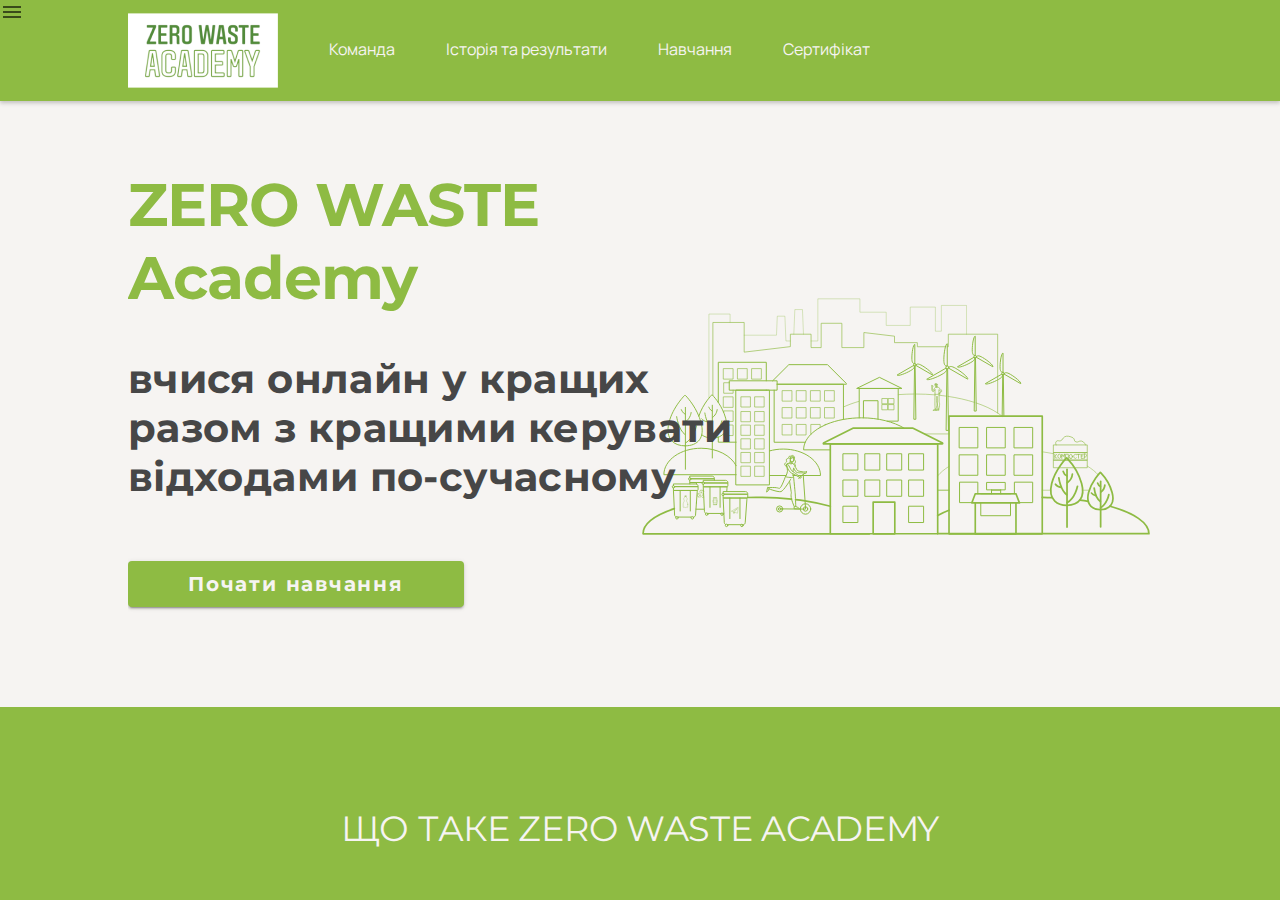
==== commit eba59e48: "fix button styles" ====
--- a/index.html
+++ b/index.html
@@ -168,56 +168,56 @@
           <li>
             <h3>Циркулярна<br />економіка</h3>
             <p>Лекцію за цією темою<br />дивись у курсі</p>
-            <a class="mdc-button" href="#">
+            <a class="mdc-button mdc-button--raised" href="#">
               <span class="mdc-button__label">Подивитися відео</span>
             </a>
           </li>
           <li>
             <h3>Законодавство</h3>
             <p>Лекцію за цією темою<br />дивись у курсі</p>
-            <a class="mdc-button" href="#">
+            <a class="mdc-button mdc-button--raised" href="#">
               <span class="mdc-button__label">Подивитися відео</span>
             </a>
           </li>
           <li>
             <h3>Технології<br />утилізації</h3>
             <p>Лекцію за цією темою<br />дивись у курсі</p>
-            <a class="mdc-button" href="#">
+            <a class="mdc-button mdc-button--raised" href="#">
               <span class="mdc-button__label">Подивитися відео</span>
             </a>
           </li>
           <li>
             <h3>Керування<br />біовідходами</h3>
             <p>Лекцію за цією темою<br />дивись у курсі</p>
-            <a class="mdc-button" href="#">
+            <a class="mdc-button mdc-button--raised" href="#">
               <span class="mdc-button__label">Подивитися відео</span>
             </a>
           </li>
           <li>
             <h3>Zero Waste City<br />та сертифікація</h3>
             <p>Лекцію за цією темою<br />дивись у курсі</p>
-            <a class="mdc-button" href="#">
+            <a class="mdc-button mdc-button--raised" href="#">
               <span class="mdc-button__label">Подивитися відео</span>
             </a>
           </li>
           <li>
             <h3>Адвокаційна<br />та комунікаційна<br />стратегія</h3>
             <p>Лекцію за цією темою<br />дивись у курсі</p>
-            <a class="mdc-button" href="#">
+            <a class="mdc-button mdc-button--raised" href="#">
               <span class="mdc-button__label">Подивитися відео</span>
             </a>
           </li>
           <li>
             <h3>Проєктний<br />менеджмент</h3>
             <p>Лекцію за цією темою<br />дивись у курсі</p>
-            <a class="mdc-button" href="#">
+            <a class="mdc-button mdc-button--raised" href="#">
               <span class="mdc-button__label">Подивитися відео</span>
             </a>
           </li>
           <li>
             <h3>Кейси</h3>
             <p>Лекцію за цією темою<br />дивись у курсі</p>
-            <a class="mdc-button" href="#">
+            <a class="mdc-button mdc-button--raised" href="#">
               <span class="mdc-button__label">Подивитися відео</span>
             </a>
           </li>
@@ -292,7 +292,7 @@
             </a>
           </li>
           <li>
-            <a class="mdc-typography--headline4" href="#">
+            <a class="" href="#">
               <span class="">Отримати сертифікат</span>
             </a>
           </li>
--- a/bundle.css
+++ b/bundle.css
@@ -286,218 +286,6 @@
 .mdc-button--raised.mdc-ripple-upgraded,
 .mdc-button--unelevated.mdc-ripple-upgraded {
   --mdc-ripple-fg-opacity: 0.24; }
-
-.mdc-card {
-  border-radius: 4px;
-  background-color: #F6F4F2;
-  /* @alternate */
-  background-color: var(--mdc-theme-surface, #F6F4F2);
-  box-shadow: 0px 2px 1px -1px rgba(0, 0, 0, 0.2), 0px 1px 1px 0px rgba(0, 0, 0, 0.14), 0px 1px 3px 0px rgba(0, 0, 0, 0.12);
-  display: flex;
-  flex-direction: column;
-  box-sizing: border-box; }
-
-.mdc-card--outlined {
-  box-shadow: 0px 0px 0px 0px rgba(0, 0, 0, 0.2), 0px 0px 0px 0px rgba(0, 0, 0, 0.14), 0px 0px 0px 0px rgba(0, 0, 0, 0.12);
-  border-width: 1px;
-  border-style: solid;
-  border-color: #d8d7d5; }
-
-.mdc-card__media {
-  position: relative;
-  box-sizing: border-box;
-  background-repeat: no-repeat;
-  background-position: center;
-  background-size: cover; }
-  .mdc-card__media::before {
-    display: block;
-    content: ""; }
-
-.mdc-card__media:first-child {
-  border-top-left-radius: inherit;
-  border-top-right-radius: inherit; }
-
-.mdc-card__media:last-child {
-  border-bottom-left-radius: inherit;
-  border-bottom-right-radius: inherit; }
-
-.mdc-card__media--square::before {
-  margin-top: 100%; }
-
-.mdc-card__media--16-9::before {
-  margin-top: 56.25%; }
-
-.mdc-card__media-content {
-  position: absolute;
-  top: 0;
-  right: 0;
-  bottom: 0;
-  left: 0;
-  box-sizing: border-box; }
-
-.mdc-card__primary-action {
-  display: flex;
-  flex-direction: column;
-  box-sizing: border-box;
-  position: relative;
-  outline: none;
-  color: inherit;
-  text-decoration: none;
-  cursor: pointer;
-  overflow: hidden; }
-
-.mdc-card__primary-action:first-child {
-  border-top-left-radius: inherit;
-  border-top-right-radius: inherit; }
-
-.mdc-card__primary-action:last-child {
-  border-bottom-left-radius: inherit;
-  border-bottom-right-radius: inherit; }
-
-.mdc-card__actions {
-  display: flex;
-  flex-direction: row;
-  align-items: center;
-  box-sizing: border-box;
-  min-height: 52px;
-  padding: 8px; }
-
-.mdc-card__actions--full-bleed {
-  padding: 0; }
-
-.mdc-card__action-buttons,
-.mdc-card__action-icons {
-  display: flex;
-  flex-direction: row;
-  align-items: center;
-  box-sizing: border-box; }
-
-.mdc-card__action-icons {
-  color: rgba(0, 0, 0, 0.6);
-  flex-grow: 1;
-  justify-content: flex-end; }
-
-.mdc-card__action-buttons + .mdc-card__action-icons {
-  /* @noflip */
-  margin-left: 16px;
-  /* @noflip */
-  margin-right: 0; }
-  [dir="rtl"] .mdc-card__action-buttons + .mdc-card__action-icons, .mdc-card__action-buttons + .mdc-card__action-icons[dir="rtl"] {
-    /* @noflip */
-    margin-left: 0;
-    /* @noflip */
-    margin-right: 16px; }
-
-.mdc-card__action {
-  display: inline-flex;
-  flex-direction: row;
-  align-items: center;
-  box-sizing: border-box;
-  justify-content: center;
-  cursor: pointer;
-  user-select: none; }
-  .mdc-card__action:focus {
-    outline: none; }
-
-.mdc-card__action--button {
-  /* @noflip */
-  margin-left: 0;
-  /* @noflip */
-  margin-right: 8px;
-  padding: 0 8px; }
-  [dir="rtl"] .mdc-card__action--button, .mdc-card__action--button[dir="rtl"] {
-    /* @noflip */
-    margin-left: 8px;
-    /* @noflip */
-    margin-right: 0; }
-  .mdc-card__action--button:last-child {
-    /* @noflip */
-    margin-left: 0;
-    /* @noflip */
-    margin-right: 0; }
-    [dir="rtl"] .mdc-card__action--button:last-child, .mdc-card__action--button:last-child[dir="rtl"] {
-      /* @noflip */
-      margin-left: 0;
-      /* @noflip */
-      margin-right: 0; }
-
-.mdc-card__actions--full-bleed .mdc-card__action--button {
-  justify-content: space-between;
-  width: 100%;
-  height: auto;
-  max-height: none;
-  margin: 0;
-  padding: 8px 16px;
-  /* @noflip */
-  text-align: left; }
-  [dir="rtl"] .mdc-card__actions--full-bleed .mdc-card__action--button, .mdc-card__actions--full-bleed .mdc-card__action--button[dir="rtl"] {
-    /* @noflip */
-    text-align: right; }
-
-.mdc-card__action--icon {
-  margin: -6px 0;
-  padding: 12px; }
-
-.mdc-card__action--icon:not(:disabled) {
-  color: rgba(0, 0, 0, 0.6); }
-
-.mdc-card__primary-action {
-  --mdc-ripple-fg-size: 0;
-  --mdc-ripple-left: 0;
-  --mdc-ripple-top: 0;
-  --mdc-ripple-fg-scale: 1;
-  --mdc-ripple-fg-translate-end: 0;
-  --mdc-ripple-fg-translate-start: 0;
-  -webkit-tap-highlight-color: rgba(0, 0, 0, 0); }
-  .mdc-card__primary-action::before, .mdc-card__primary-action::after {
-    position: absolute;
-    border-radius: 50%;
-    opacity: 0;
-    pointer-events: none;
-    content: ""; }
-  .mdc-card__primary-action::before {
-    transition: opacity 15ms linear, background-color 15ms linear;
-    z-index: 1; }
-  .mdc-card__primary-action.mdc-ripple-upgraded::before {
-    transform: scale(var(--mdc-ripple-fg-scale, 1)); }
-  .mdc-card__primary-action.mdc-ripple-upgraded::after {
-    top: 0;
-    /* @noflip */
-    left: 0;
-    transform: scale(0);
-    transform-origin: center center; }
-  .mdc-card__primary-action.mdc-ripple-upgraded--unbounded::after {
-    top: var(--mdc-ripple-top, 0);
-    /* @noflip */
-    left: var(--mdc-ripple-left, 0); }
-  .mdc-card__primary-action.mdc-ripple-upgraded--foreground-activation::after {
-    animation: mdc-ripple-fg-radius-in 225ms forwards, mdc-ripple-fg-opacity-in 75ms forwards; }
-  .mdc-card__primary-action.mdc-ripple-upgraded--foreground-deactivation::after {
-    animation: mdc-ripple-fg-opacity-out 150ms;
-    transform: translate(var(--mdc-ripple-fg-translate-end, 0)) scale(var(--mdc-ripple-fg-scale, 1)); }
-  .mdc-card__primary-action::before, .mdc-card__primary-action::after {
-    top: calc(50% - 100%);
-    /* @noflip */
-    left: calc(50% - 100%);
-    width: 200%;
-    height: 200%; }
-  .mdc-card__primary-action.mdc-ripple-upgraded::after {
-    width: var(--mdc-ripple-fg-size, 100%);
-    height: var(--mdc-ripple-fg-size, 100%); }
-  .mdc-card__primary-action::before, .mdc-card__primary-action::after {
-    background-color: #000; }
-  .mdc-card__primary-action:hover::before {
-    opacity: 0.04; }
-  .mdc-card__primary-action:not(.mdc-ripple-upgraded):focus::before, .mdc-card__primary-action.mdc-ripple-upgraded--background-focused::before {
-    transition-duration: 75ms;
-    opacity: 0.12; }
-  .mdc-card__primary-action:not(.mdc-ripple-upgraded)::after {
-    transition: opacity 150ms linear; }
-  .mdc-card__primary-action:not(.mdc-ripple-upgraded):active::after {
-    transition-duration: 75ms;
-    opacity: 0.12; }
-  .mdc-card__primary-action.mdc-ripple-upgraded {
-    --mdc-ripple-fg-opacity: 0.12; }
 
 .mdc-chip__icon--leading {
   color: rgba(0, 0, 0, 0.54); }
@@ -1936,8 +1724,11 @@
   .media-template .contained-section .mdc-list {
     padding: 0;
     color: #F6F4F2;
+    font-family: 'Manrope';
     font-size: 16px;
-    font-weight: 700; }
+    line-height: 19px;
+    letter-spacing: normal;
+    font-weight: 400; }
     .media-template .contained-section .mdc-list .mdc-list-item {
       display: inline-block;
       height: auto;
@@ -1947,6 +1738,8 @@
       top: -20px; }
     .media-template .contained-section .mdc-list .mdc-list-item.logo {
       top: 13px; }
+    .media-template .contained-section .mdc-list a:hover {
+      text-decoration: underline; }
 
 .media-template .header-section {
   display: none; }
@@ -1996,6 +1789,13 @@
 .media-template .mdc-button--raised {
   padding: 23px 60px; }
 
+.media-template .mdc-button--raised:hover {
+  background: #709D25; }
+
+.media-template .mdc-button--raised:active {
+  color: #8EBB43;
+  background: #fff; }
+
 .media-template .mdc-button--outlined {
   border-color: #F6F4F2;
   color: #F6F4F2; }
@@ -2014,6 +1814,7 @@
   font-family: 'Montserrat';
   font-size: 20px;
   line-height: 120%;
+  font-weight: 700;
   margin: 1em 0; }
 
 .media-template .article,
@@ -2101,7 +1902,8 @@
   padding-bottom: 3em; }
   .media-template .history label .mdc-button {
     margin-top: 0;
-    padding-right: 1em; }
+    padding-right: 1em;
+    font-weight: 400; }
   .media-template .history label span {
     float: inline-end;
     width: 70%; }
@@ -2128,16 +1930,7 @@
   .media-template .themes li a.mdc-button {
     width: 318px;
     height: 70px;
-    background: #8EBB43;
-    border-radius: 10px;
-    font-family: 'Montserrat';
-    font-style: normal;
-    font-weight: 700;
-    font-size: 20px;
-    line-height: 120%;
-    bottom: -280px;
-    color: #F6F4F2;
-    text-transform: none; }
+    bottom: -280px; }
 
 .media-template .checks,
 .media-template .join {
@@ -2165,7 +1958,5 @@
     height: 38px; }
   .media-template .footer a {
     color: #F6F4F2; }
-  .media-template .footer a.mdc-typography--headline4 {
-    text-decoration: underline; }
   .media-template .footer .imglink {
     text-decoration: none; }
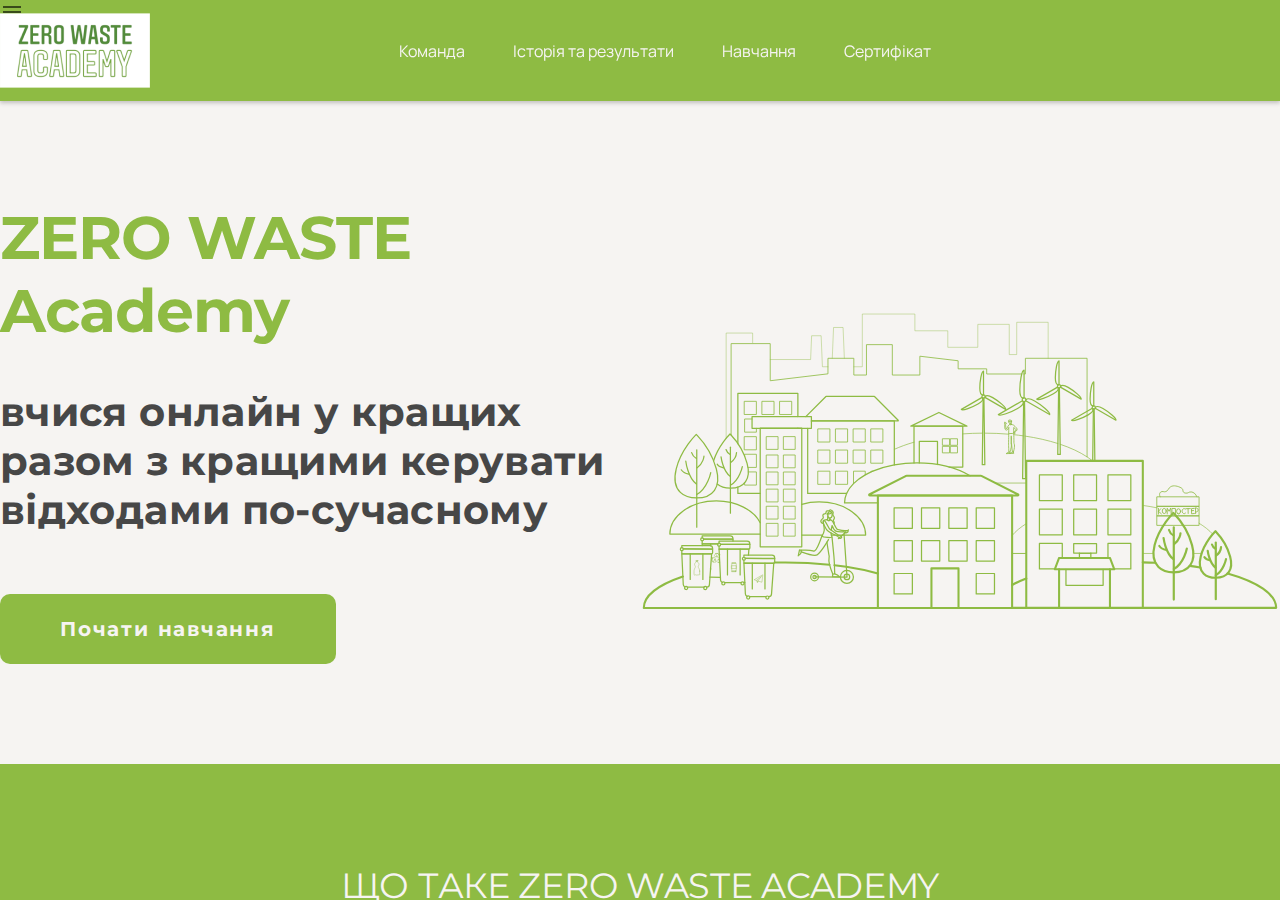
==== commit 6de9b35b: "remake main page" ====
--- a/index.html
+++ b/index.html
@@ -18,7 +18,7 @@
           <span class="mdc-list-item__text">Zero Waste Academy</span>
         </a>
         <hr class="mdc-list-divider">
-        <a href="#team.html" class="mdc-list-item" role="option">
+        <a href="team.html" class="mdc-list-item" role="option">
           <span class="mdc-list-item__text">Команда</span>
         </a>
         <a href="#history-and-results.html" class="mdc-list-item" role="option">
@@ -45,11 +45,11 @@
         <a href="#" class="material-icons mdc-top-app-bar__navigation-icon">menu</a>
       </section>
       <section class="mdc-top-app-bar__section contained-section header-section">
+        <a class="logo" href="./">
+          <img src="assets/logo.png" alt="Zero Waste Academy">
+        </a>
         <nav class="mdc-list">
-          <a class="mdc-list-item logo" role="option" href="./">
-            <img src="assets/logo.png" alt="Zero Waste Academy">
-          </a>
-          <a class="mdc-list-item" role="option" href="#team.html">
+          <a class="mdc-list-item" role="option" href="team.html">
             <span class="mdc-list-item__text">Команда</span>
           </a>
           <a class="mdc-list-item" role="option" href="#history-and-results.html">
@@ -81,10 +81,11 @@
         </a>
       </div>
     </div>
-    <div class="odd">
+    <div>
       <div class="whatis article">
         <h2 class="mdc-typography--headline2">Що таке Zero Waste Academy</h2>
-        <p>це унікальний навчально-практичний курс про сучасне керування відходами (ТПВ) відповідно до принципів zero
+        <p class="short">це унікальний навчально-практичний курс про сучасне керування відходами (ТПВ) відповідно до
+          принципів zero
           waste та циркулярної економіки.
         </p>
       </div>
@@ -92,12 +93,13 @@
     <div>
       <div class="target article">
         <h2 class="mdc-typography--headline2">Мета проєкту</h2>
-        <p>надати достатню кількість знань та навичок для фахівців у сфері відходів, керуючих ОСББ, ОСМ, представників
+        <p class="short">надати достатню кількість знань та навичок для фахівців у сфері відходів, керуючих ОСББ, ОСМ,
+          представників
           ОМС, екологічних ГО, активістів для успішної реалізації сучасних екологічних проєктів, зміни/адаптації
           стратегії, планів дій, розробки нових програм з поводження з ТПВ на місцевому рівні.</p>
       </div>
     </div>
-    <div class="odd">
+    <div>
       <div class="tasks article">
         <h2 class="mdc-typography--headline2">Завдання</h2>
         <ol>
@@ -142,22 +144,25 @@
         <a class="link" href="#">Проєкти наших випускників - найкращий доказ переваг навчання</a>
       </div>
     </div>
-    <div class="odd">
+    <div>
       <div class="history article">
         <h2 class="mdc-typography--headline2">Історія</h2>
-        <p class="resume">За 2020-2021 роки ми провели 3 курси та випустили більше 100 випускників та випускниць</p>
+        <p class="resume">За 2020-2021 роки ми провели<br />
+          <strong>3</strong> курси та випустили більше<br />
+          <strong>100</strong> випускників та випускниць
+        </p>
         <label>
           <a class="mdc-button mdc-button--outlined" href="#">
             <span class="mdc-button__label">Читати...</span>
           </a>
-          <span>Курс Zero Waste Academy орієнтований на нефахівців/чинь</span>
+          <p>Курс Zero Waste Academy орієнтований на нефахівців/чинь</p>
         </label>
         <label>
           <a class="mdc-button mdc-button--outlined" href="#">
             <span class="mdc-button__label">Читати...</span>
           </a>
-          <span>Курс Zero Waste Academy deep level розрахований на фахівців/чинь, представників/ниць ОМС, керуючих ОСББ,
-            експертів/ок у сфері поводження з відходами</span>
+          <p>Курс Zero Waste Academy deep level розрахований на фахівців/чинь, представників/ниць ОМС, керуючих ОСББ,
+            експертів/ок у сфері поводження з відходами</p>
         </label>
       </div>
     </div>
@@ -224,7 +229,7 @@
         </ul>
       </div>
     </div>
-    <div class="odd">
+    <div>
       <div class="checks article">
         <h2 class="mdc-typography--headline2">Перевір свої знання у сфері Zero waste</h2>
         <a class="mdc-button mdc-button--outlined" href="#">
@@ -240,19 +245,14 @@
         </a>
       </div>
     </div>
-    <footer class="odd">
-      <!--
-        TODO: generate html from parts
-      https://medium.com/hackernoon/using-html-components-with-webpack-f383797a5ca
-      https://stackoverflow.com/questions/61377908/how-to-generate-html-template-for-static-page-from-header-footer-and-css-js-inj
-    -->
+    <div>
       <div class="footer">
         <ul>
           <li>
             <h4 class="mdc-typography--headline4">Навігація</h4>
           </li>
           <li>
-            <a class="" href="#team.html">
+            <a class="" href="team.html">
               <span class="">Команда</span>
             </a>
           </li>
@@ -293,7 +293,17 @@
           </li>
           <li>
             <a class="" href="#">
-              <span class="">Отримати сертифікат</span>
+              <span class="">Індивідуальний курс з ментором</span>
+            </a>
+          </li>
+          <li>
+            <a class="" href="#">
+              <span class="">Курс для дітей</span>
+            </a>
+          </li>
+          <li>
+            <a class="" href="#">
+              <span class="">Для адміністраторів офісів та організацій</span>
             </a>
           </li>
         </ul>
@@ -302,25 +312,35 @@
             <h4 class="mdc-typography--headline4">Контакти:</h4>
           </li>
           <li>
-            <a class="" href="#">
+            <a class="" href="mailto:academy.zerowaste@gmail.com">
               <span class="">Пошта</span>
             </a>
           </li>
           <li>
+            <a class="" href="tel:+380506986613">
+              <span class="">Телефон: +380506986613</span>
+            </a>
+          </li>
+          <li class="social">
             <a class="imglink" href="https://www.facebook.com/kharkivzerowaste">
-              <img src="assets/facebook.svg" alt="facebook">
+              <svg>
+                <use xlink:href="assets/icons.svg#facebook"></use>
+              </svg>
             </a>
             <a class="imglink" href="https://www.instagram.com/kharkiv_zero_waste/">
-              <img src="assets/instagram.svg" alt="instagram">
-            </a>
-            <a class="imglink" href="#">
-              <img src="assets/youtube.svg" alt="youtube">
+              <svg>
+                <use xlink:href="assets/icons.svg#instagram"></use>
+              </svg>
+            </a>
+            <a class="imglink youtube" href="https://www.youtube.com/@zerowastekharkiv7514">
+              <svg>
+                <use xlink:href="assets/icons.svg#youtube"></use>
+              </svg>
             </a>
           </li>
         </ul>
       </div>
-    </footer>
-
+    </div>
   </div>
 
   <script src="bundle.js" async></script>
--- a/bundle.css
+++ b/bundle.css
@@ -1,4 +1,4 @@
-@import url(https://fonts.googleapis.com/css2?family=Manrope:wght@400;700);@import url(https://fonts.googleapis.com/css2?family=Montserrat:wght@400;700);@import url(https://fonts.googleapis.com/css?family=Manrope|Montserrat);/* Build a Material Theme with Material Lessons */
+@import url(https://fonts.googleapis.com/css2?family=Manrope:wght@400;700);@import url(https://fonts.googleapis.com/css2?family=Montserrat:wght@400;700);/* Build a Material Theme with Material Lessons */
 /* Color Activity */
 body {
   background-color: #F6F4F2;
@@ -1718,28 +1718,27 @@
     color: #fff; }
 
 .media-template .contained-section {
-  min-width: 1024px;
-  padding: 16px;
+  min-width: 1320px;
   margin: 0 auto; }
+  .media-template .contained-section .logo {
+    height: 75px; }
   .media-template .contained-section .mdc-list {
     padding: 0;
+    display: flex;
+    justify-content: center;
     color: #F6F4F2;
     font-family: 'Manrope';
     font-size: 16px;
-    line-height: 19px;
     letter-spacing: normal;
     font-weight: 400; }
     .media-template .contained-section .mdc-list .mdc-list-item {
       display: inline-block;
       height: auto;
-      padding: 0;
-      margin-right: 3rem;
-      position: relative;
-      top: -20px; }
-    .media-template .contained-section .mdc-list .mdc-list-item.logo {
-      top: 13px; }
+      margin-right: 16px; }
     .media-template .contained-section .mdc-list a:hover {
       text-decoration: underline; }
+    .media-template .contained-section .mdc-list .mdc-list-item--selected {
+      font-weight: 700; }
 
 .media-template .header-section {
   display: none; }
@@ -1780,14 +1779,11 @@
 
 @media screen and (min-width: 800px) {
   .media-template .header-section {
-    display: flex;
-    justify-content: space-between;
-    padding: 0; }
+    display: grid;
+    grid-template-columns: 150px 1fr 125px;
+    height: 100%; }
   .media-template .mdc-top-app-bar--fixed-adjust {
-    padding-top: 128px; } }
-
-.media-template .mdc-button--raised {
-  padding: 23px 60px; }
+    padding-top: 161px; } }
 
 .media-template .mdc-button--raised:hover {
   background: #709D25; }
@@ -1797,6 +1793,7 @@
   background: #fff; }
 
 .media-template .mdc-button--outlined {
+  border-width: 2px;
   border-color: #F6F4F2;
   color: #F6F4F2; }
 
@@ -1810,29 +1807,41 @@
   background-color: #709D25; }
 
 .media-template .mdc-button {
+  padding: 23px 60px;
+  border-radius: 10px;
   text-transform: none;
   font-family: 'Montserrat';
   font-size: 20px;
   line-height: 120%;
   font-weight: 700;
-  margin: 1em 0; }
+  margin: 1em 0;
+  height: 70px;
+  box-shadow: none; }
 
 .media-template .article,
 .media-template .footer {
-  max-width: 1024px;
+  max-width: 1320px;
   margin: 0 auto;
   clear: both;
   overflow: auto; }
 
-.media-template .odd {
+.media-template .mdc-drawer-app-content div:nth-child(even) {
   background-color: #8EBB43; }
-  .media-template .odd p {
+  .media-template .mdc-drawer-app-content div:nth-child(even) p {
     color: #474747; }
+  .media-template .mdc-drawer-app-content div:nth-child(even) .footer {
+    color: #F6F4F2; }
+    .media-template .mdc-drawer-app-content div:nth-child(even) .footer a {
+      color: #F6F4F2; }
+    .media-template .mdc-drawer-app-content div:nth-child(even) .footer svg {
+      fill: #F6F4F2; }
 
 .media-template .article {
   padding-bottom: 4em; }
   .media-template .article p:not(.mdc-typography--subtitle1) {
     text-align: center; }
+  .media-template .article .short {
+    margin: 0 22%; }
 
 .media-template .head-content {
   text-align: left;
@@ -1859,16 +1868,16 @@
 
 .media-template .tasks li {
   counter-increment: item;
-  margin: 0 40px 40px 38px;
-  padding-left: 10px; }
+  margin: 0 40px 40px 45px;
+  padding-left: 30px; }
 
 .media-template .tasks li:before {
   font-size: 32px;
   font-weight: 700;
-  line-height: 38px;
-  width: 38px;
-  margin-left: -48px;
-  margin-right: 10px;
+  line-height: 45px;
+  width: 45px;
+  margin-left: -68px;
+  margin-right: 24px;
   position: relative;
   top: 19px;
   content: counter(item);
@@ -1889,12 +1898,14 @@
   float: right;
   width: 50%;
   font-family: 'Montserrat';
-  font-size: 35px;
+  font-size: 30px;
   line-height: 150%;
   /* or 52px */
-  text-align: center;
-  text-transform: uppercase;
-  color: #F6F4F2; }
+  margin-top: 1em;
+  text-transform: uppercase; }
+  .media-template .history .resume strong {
+    color: #F6F4F2;
+    font-weight: normal; }
 
 .media-template .history label {
   display: inline-block;
@@ -1902,10 +1913,12 @@
   padding-bottom: 3em; }
   .media-template .history label .mdc-button {
     margin-top: 0;
-    padding-right: 1em;
+    height: 1em;
+    width: 172px;
     font-weight: 400; }
-  .media-template .history label span {
+  .media-template .history label p {
     float: inline-end;
+    text-align: start !important;
     width: 70%; }
 
 .media-template .themes li {
@@ -1940,7 +1953,7 @@
     font-weight: 700; }
 
 .media-template .footer {
-  color: #F6F4F2;
+  color: #8EBB43;
   text-align: left;
   font-size: 16px;
   line-height: 40px;
@@ -1949,14 +1962,53 @@
     font-size: 16px;
     margin: 0;
     font-weight: 700;
-    line-height: 19px; }
+    line-height: 19px;
+    padding-bottom: 1em; }
   .media-template .footer ul {
     list-style: none;
     width: 25%;
     float: left; }
-  .media-template .footer img {
-    height: 38px; }
-  .media-template .footer a {
-    color: #F6F4F2; }
+  .media-template .footer svg {
+    height: 38px;
+    width: 38px;
+    fill: #8EBB43; }
   .media-template .footer .imglink {
     text-decoration: none; }
+  .media-template .footer .youtube {
+    margin-left: 10px; }
+  .media-template .footer a {
+    color: #8EBB43;
+    text-decoration: none; }
+    .media-template .footer a :hover {
+      text-decoration: underline; }
+  .media-template .footer .social {
+    margin-top: 1em; }
+
+.team .head-content {
+  background-image: url([data-uri]); }
+
+.team .mdc-drawer-app-content div:nth-child(even) li {
+  border-color: #F6F4F2; }
+  .team .mdc-drawer-app-content div:nth-child(even) li h3 {
+    color: #F6F4F2; }
+
+.team .article ul li {
+  border: 2px solid #8EBB43;
+  border-radius: 10px;
+  padding: 2em;
+  margin-bottom: 1em;
+  overflow: auto;
+  vertical-align: middle;
+  display: flex; }
+  .team .article ul li div {
+    text-align: center;
+    float: left;
+    margin-right: 1em; }
+    .team .article ul li div img {
+      width: 300px;
+      border-radius: 150px; }
+    .team .article ul li div h3 {
+      font-size: 25px;
+      color: #8EBB43; }
+  .team .article ul li p {
+    text-align: initial !important; }
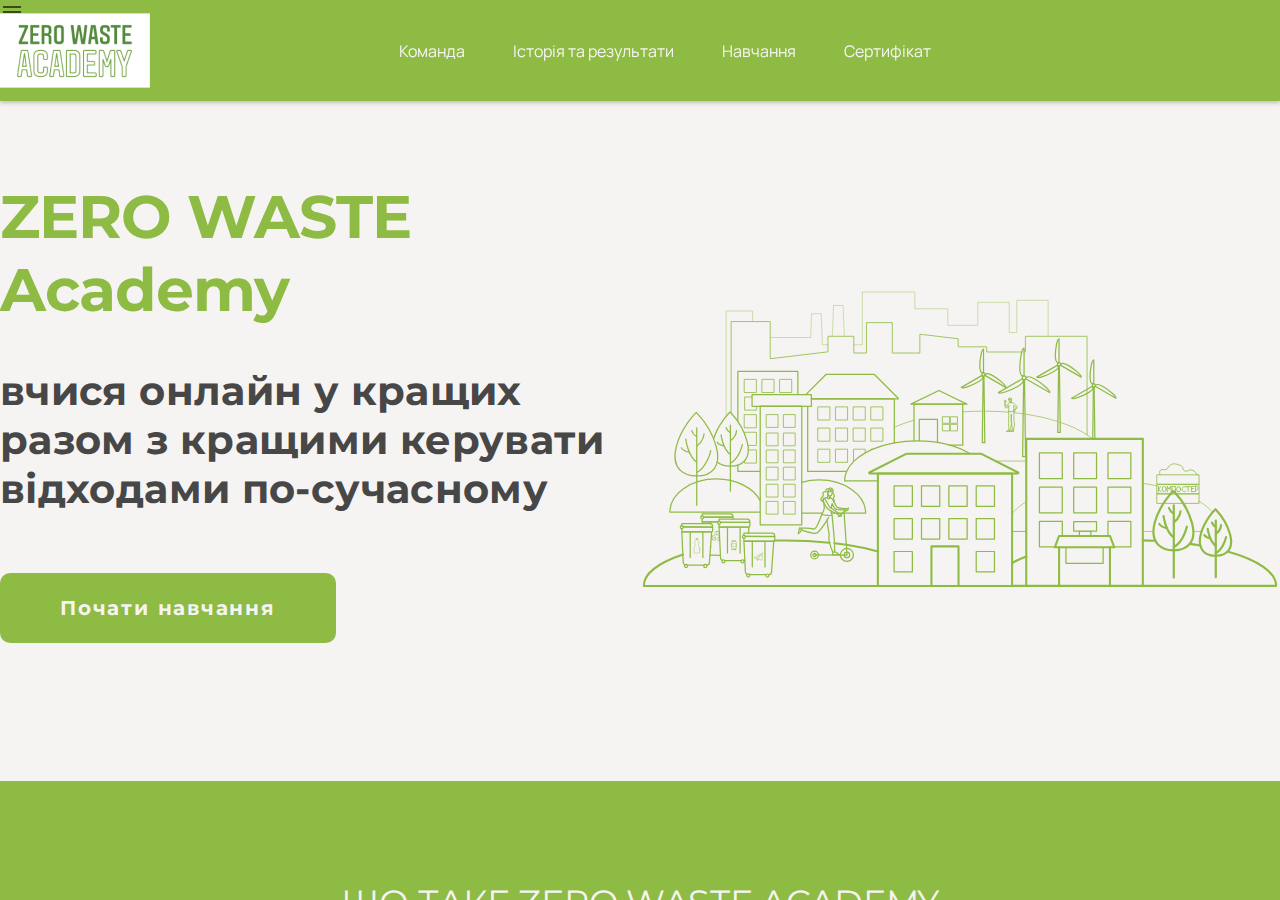
==== commit 49bb71fc: "fix head content" ====
--- a/index.html
+++ b/index.html
@@ -67,18 +67,20 @@
 
     <div class="mdc-top-app-bar--fixed-adjust">
       <div class="head-content article">
-        <h1 class="mdc-typography--headline1">
-          ZERO WASTE<br />
-          Academy
-        </h1>
-        <p class="mdc-typography--subtitle1">
-          вчися онлайн у кращих<br />
-          разом з кращими керувати<br />
-          відходами по-сучасному
-        </p>
-        <a class="mdc-button mdc-button--raised" href="#teaching.html">
-          <span class="mdc-button__label">Почати навчання</span>
-        </a>
+        <div>
+          <h1 class="mdc-typography--headline1">
+            ZERO WASTE<br />
+            Academy
+          </h1>
+          <p class="mdc-typography--subtitle1">
+            вчися онлайн у кращих<br />
+            разом з кращими керувати<br />
+            відходами по-сучасному
+          </p>
+          <a class="mdc-button mdc-button--raised" href="#teaching.html">
+            <span class="mdc-button__label">Почати навчання</span>
+          </a>
+        </div>
       </div>
     </div>
     <div>
@@ -147,7 +149,7 @@
     <div>
       <div class="history article">
         <h2 class="mdc-typography--headline2">Історія</h2>
-        <p class="resume">За 2020-2021 роки ми провели<br />
+        <p class="resume">За 2020-2022 роки ми провели<br />
           <strong>3</strong> курси та випустили більше<br />
           <strong>100</strong> випускників та випускниць
         </p>
--- a/bundle.css
+++ b/bundle.css
@@ -1775,15 +1775,13 @@
 
 .media-template .mdc-top-app-bar--fixed-adjust {
   margin: 0 auto;
-  padding-top: 64px; }
+  padding-top: 101px; }
 
 @media screen and (min-width: 800px) {
   .media-template .header-section {
     display: grid;
     grid-template-columns: 150px 1fr 125px;
-    height: 100%; }
-  .media-template .mdc-top-app-bar--fixed-adjust {
-    padding-top: 161px; } }
+    height: 100%; } }
 
 .media-template .mdc-button--raised:hover {
   background: #709D25; }
@@ -1844,8 +1842,11 @@
     margin: 0 22%; }
 
 .media-template .head-content {
+  min-height: 600px;
   text-align: left;
-  background: url([data-uri]) no-repeat right/50%; }
+  background: url([data-uri]) no-repeat right/50%;
+  display: flex;
+  align-items: center; }
   .media-template .head-content .mdc-button {
     margin-top: 3em;
     font-weight: 700; }
@@ -1991,6 +1992,14 @@
   border-color: #F6F4F2; }
   .team .mdc-drawer-app-content div:nth-child(even) li h3 {
     color: #F6F4F2; }
+  .team .mdc-drawer-app-content div:nth-child(even) li .mdc-button--raised {
+    color: #8EBB43;
+    background: #F6F4F2; }
+  .team .mdc-drawer-app-content div:nth-child(even) li .mdc-button--raised:hover {
+    background: #fff; }
+  .team .mdc-drawer-app-content div:nth-child(even) li .mdc-button--raised:active {
+    color: #F6F4F2;
+    background: #709D25; }
 
 .team .article ul li {
   border: 2px solid #8EBB43;
@@ -2010,5 +2019,10 @@
     .team .article ul li div h3 {
       font-size: 25px;
       color: #8EBB43; }
+    .team .article ul li div .mdc-button {
+      width: 360px;
+      padding: 0;
+      margin: 0; }
   .team .article ul li p {
-    text-align: initial !important; }
+    text-align: initial !important;
+    align-self: center; }
